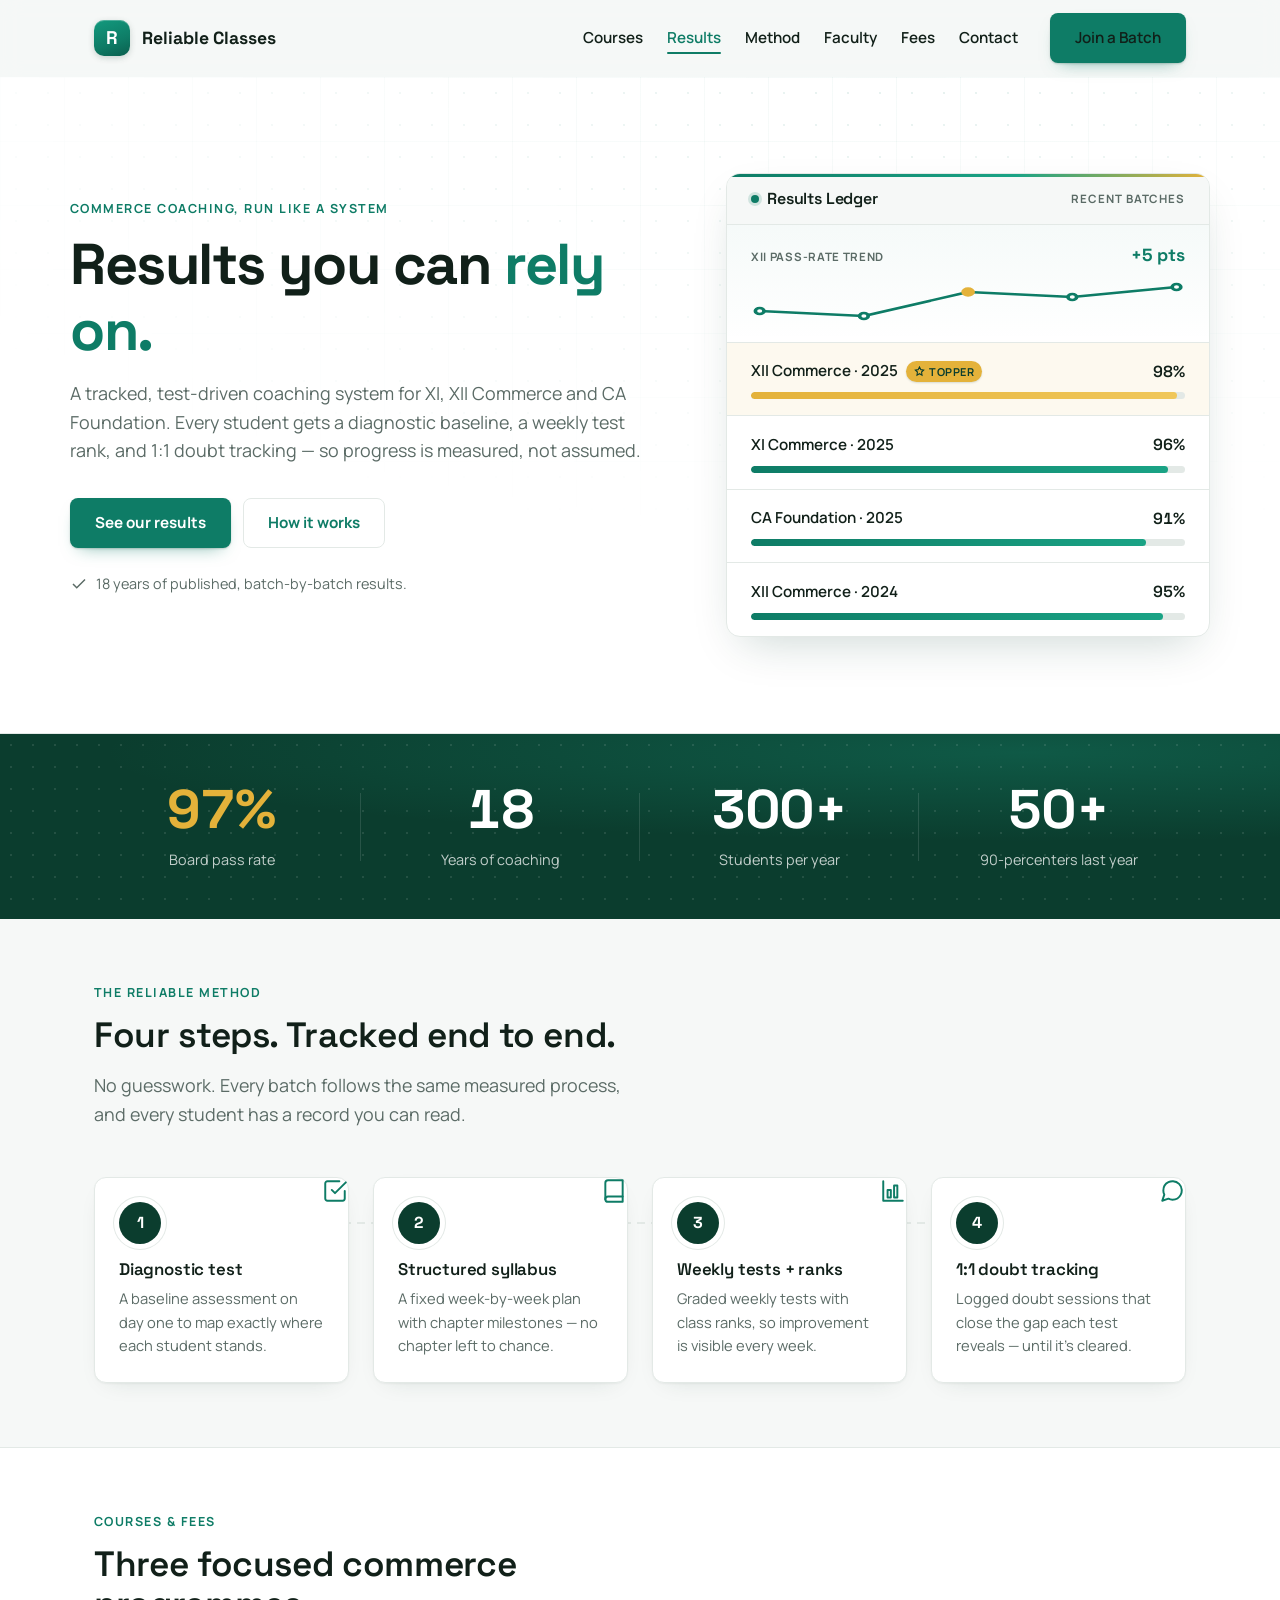
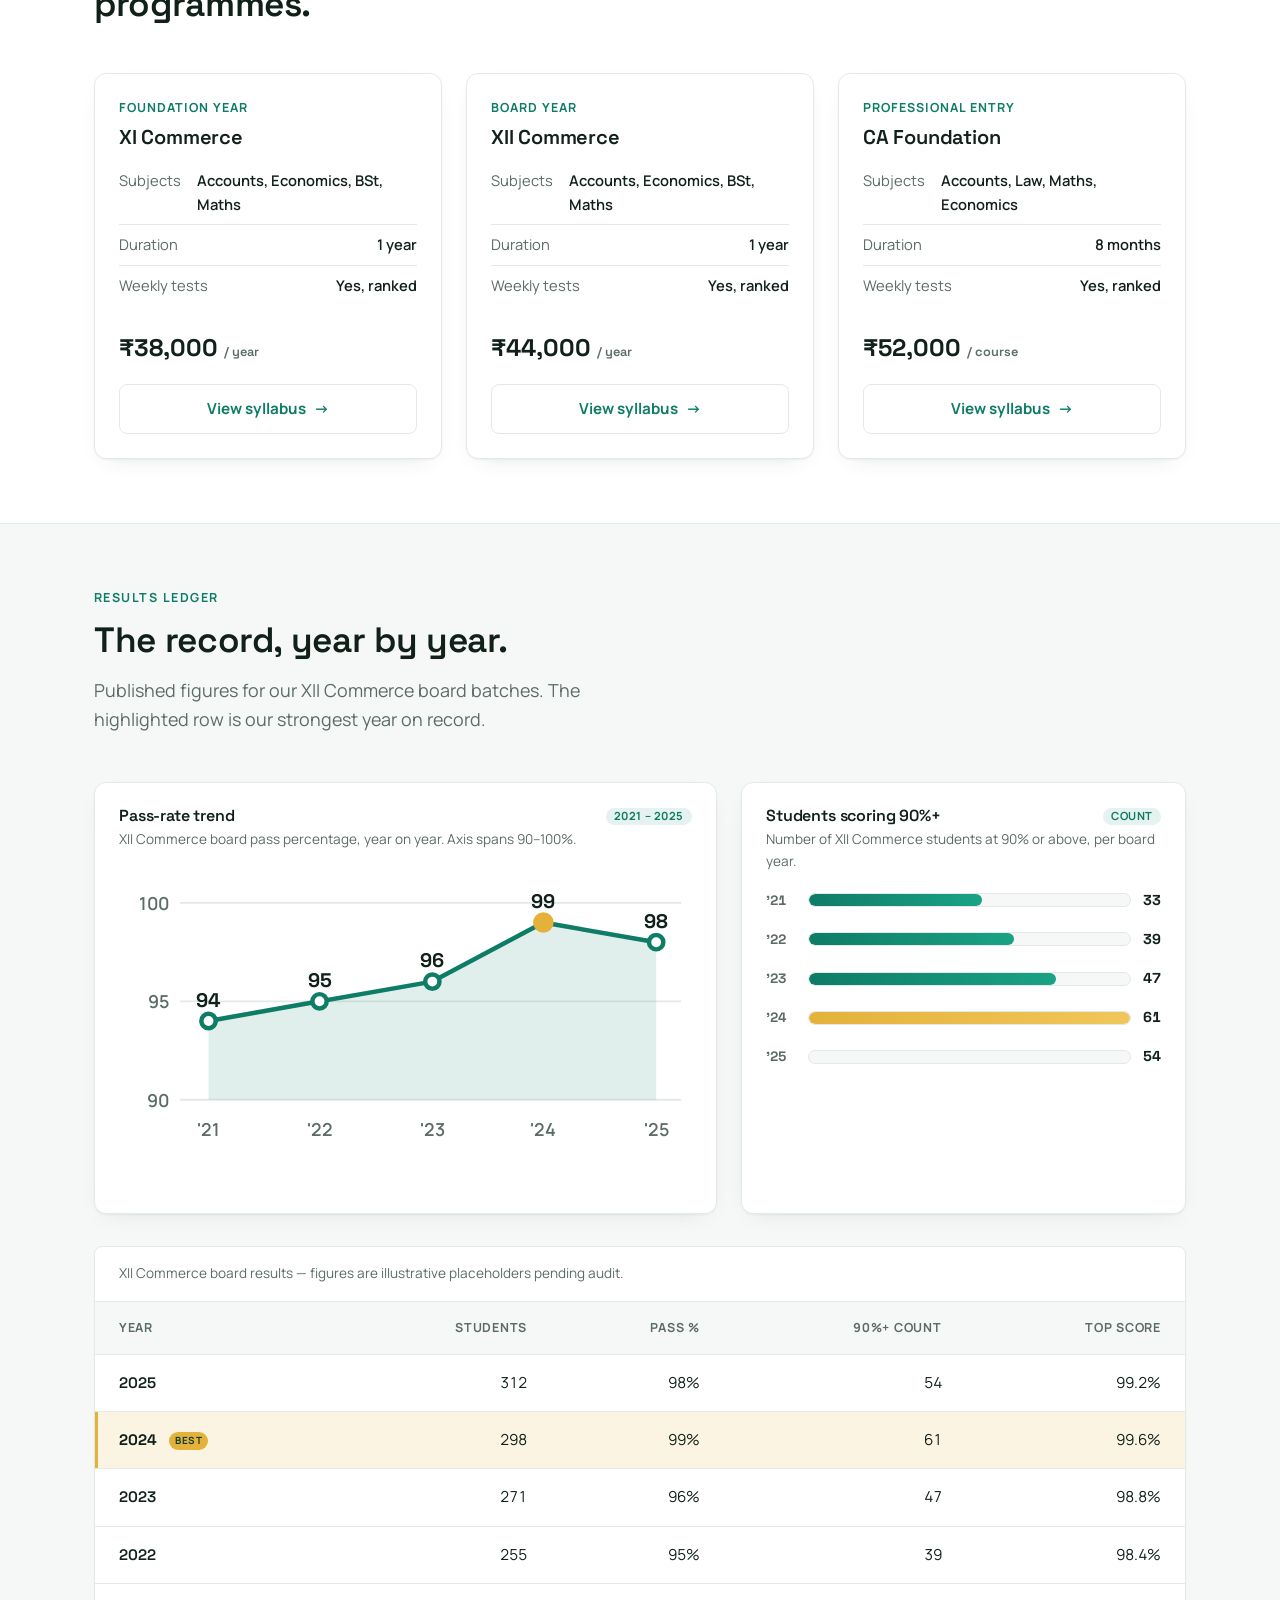
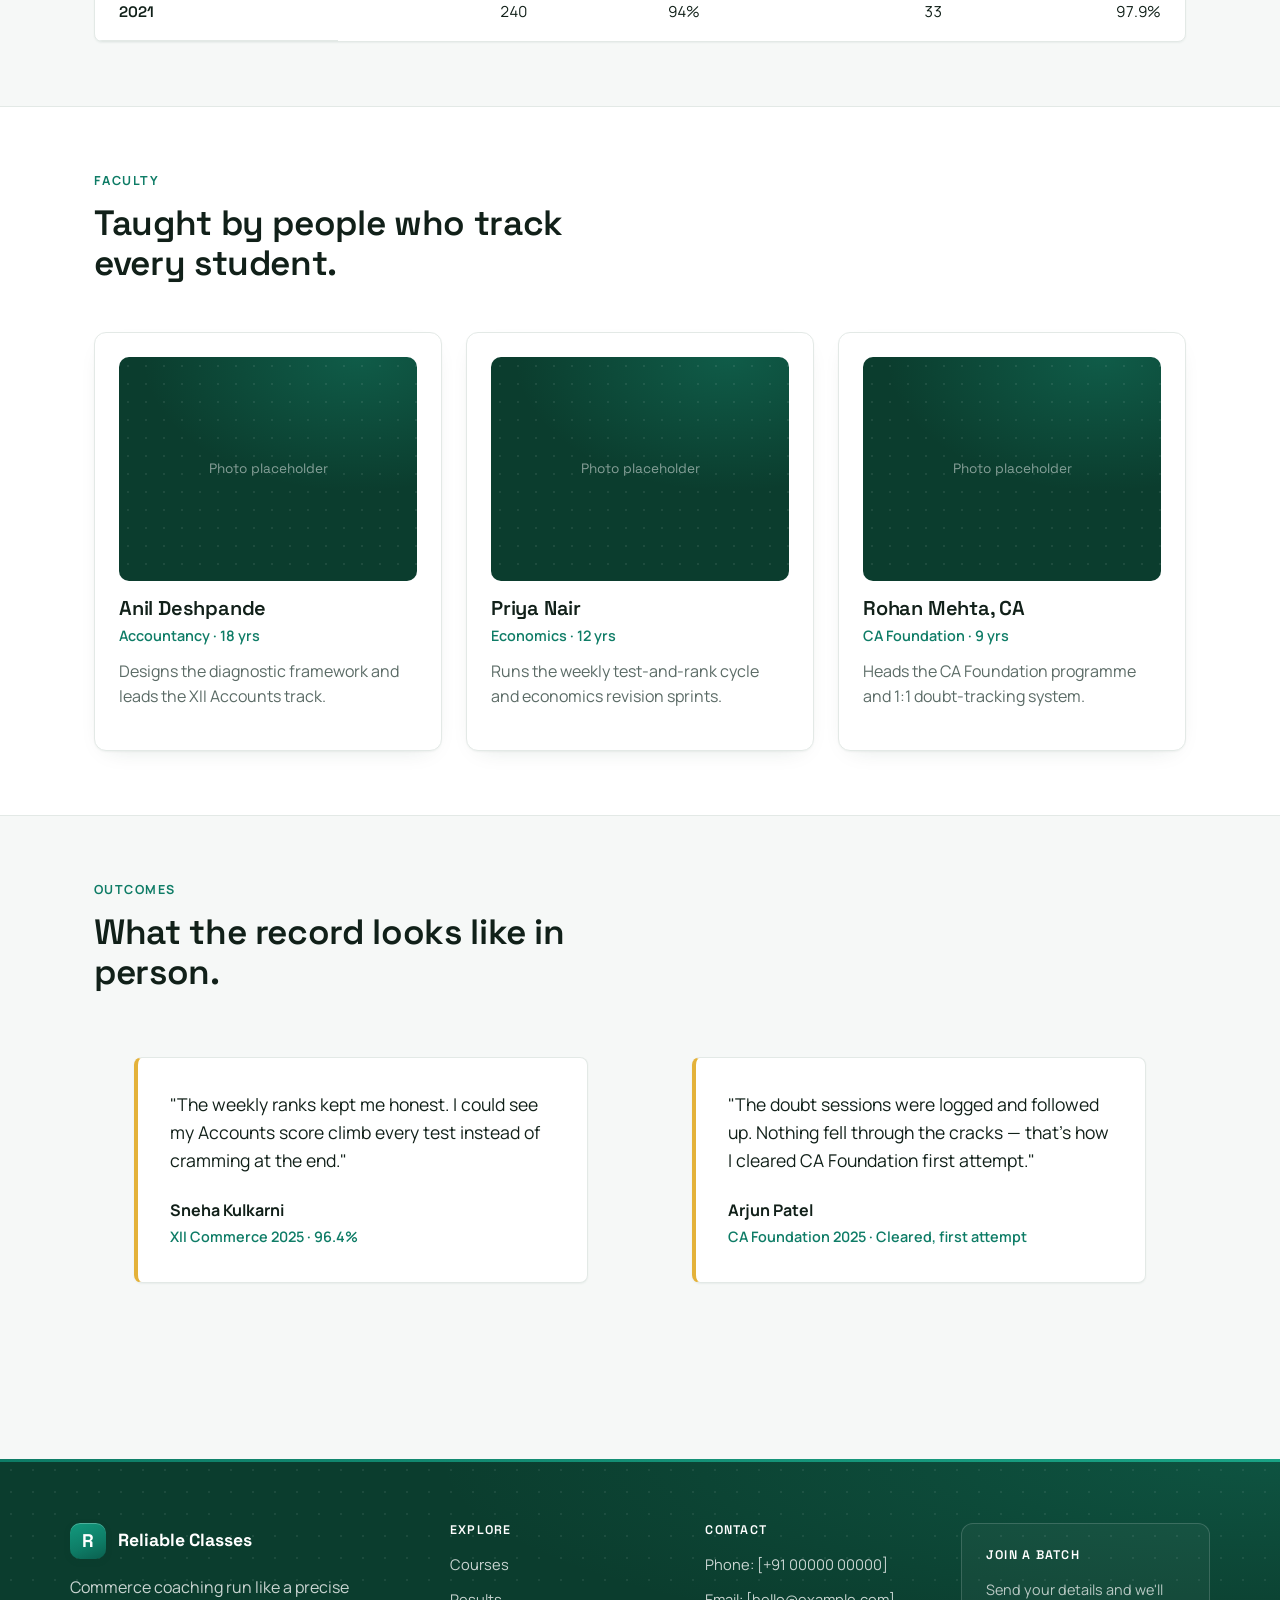
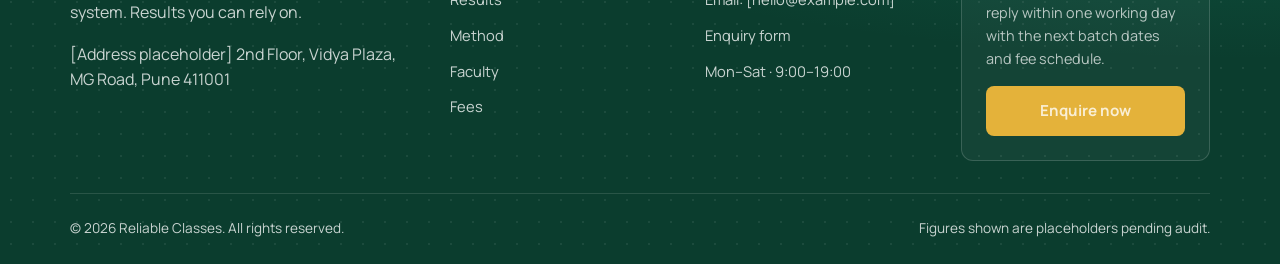
==== reliable-classes/index.html @ b4c1c0bd "Three commerce coaching websites with distinct designs Co-Authored-By: Claude Opus 4.8 <noreply@anth" ====
<!DOCTYPE html>
<html lang="en">
<head>
  <meta charset="UTF-8">
  <meta name="viewport" content="width=device-width, initial-scale=1.0">
  <title>Reliable Classes — Results you can rely on. Commerce coaching, tracked.</title>
  <meta name="description" content="Reliable Classes is a results-driven commerce coaching institute. A tracked, test-driven system for XI, XII Commerce and CA Foundation. 97% board pass rate over 18 years.">
  <meta name="theme-color" content="#0B3D2E">
  <link rel="icon" type="image/svg+xml" href="data:image/svg+xml,%3Csvg%20xmlns='http://www.w3.org/2000/svg'%20viewBox='0%200%2032%2032'%3E%3Crect%20width='32'%20height='32'%20rx='8'%20fill='%230E7C66'/%3E%3Ctext%20x='16'%20y='23'%20font-family='Space%20Grotesk,system-ui,sans-serif'%20font-size='21'%20font-weight='700'%20fill='%23fff'%20text-anchor='middle'%3ER%3C/text%3E%3C/svg%3E">
  <link rel="preconnect" href="https://fonts.googleapis.com">
  <link rel="preconnect" href="https://fonts.gstatic.com" crossorigin>
  <link href="https://fonts.googleapis.com/css2?family=Manrope:wght@400;600;700&family=Space+Grotesk:wght@500;600;700&display=swap" rel="stylesheet">
  <link rel="stylesheet" href="css/styles.css">
  <script src="js/main.js" defer></script>
</head>
<body>
  <a class="skip-link" href="#main">Skip to content</a>

  <!-- NAV -->
  <header class="nav">
    <div class="container nav__inner">
      <a class="brand" href="index.html" aria-label="Reliable Classes home">
        <span class="brand__logo" aria-hidden="true">R</span>
        Reliable Classes
      </a>
      <button class="nav__toggle" aria-expanded="false" aria-controls="primary-nav" aria-label="Toggle navigation menu">
        <svg width="22" height="22" viewBox="0 0 24 24" fill="none" stroke="currentColor" stroke-width="2" aria-hidden="true"><line x1="3" y1="6" x2="21" y2="6"/><line x1="3" y1="12" x2="21" y2="12"/><line x1="3" y1="18" x2="21" y2="18"/></svg>
      </button>
      <ul class="nav__links" id="primary-nav">
        <li><a href="courses.html">Courses</a></li>
        <li><a href="#results">Results</a></li>
        <li><a href="#method">Method</a></li>
        <li><a href="#faculty">Faculty</a></li>
        <li><a href="#fees">Fees</a></li>
        <li><a href="contact.html">Contact</a></li>
        <li class="nav__cta"><a class="btn btn--primary" href="contact.html">Join a Batch</a></li>
      </ul>
    </div>
  </header>

  <main id="main">
    <!-- HERO -->
    <section class="hero">
      <div class="container hero__grid">
        <div>
          <p class="eyebrow">Commerce coaching, run like a system</p>
          <h1>Results you can <span class="accent">rely on.</span></h1>
          <p class="lead">A tracked, test-driven coaching system for XI, XII Commerce and CA Foundation. Every student gets a diagnostic baseline, a weekly test rank, and 1:1 doubt tracking — so progress is measured, not assumed.</p>
          <div class="hero__cta">
            <a class="btn btn--primary" href="#results">See our results</a>
            <a class="btn btn--ghost" href="#method">How it works</a>
          </div>
          <p class="hero__note">
            <svg width="18" height="18" viewBox="0 0 24 24" fill="none" stroke="currentColor" stroke-width="2" aria-hidden="true"><path d="M20 6L9 17l-5-5"/></svg>
            18 years of published, batch-by-batch results.
          </p>
        </div>

        <!-- RESULTS LEDGER CARD -->
        <section class="ledger-card" aria-label="Recent batch results dashboard">
          <div class="ledger-card__head">
            <h3><span class="dot" aria-hidden="true"></span> Results Ledger</h3>
            <span>Recent batches</span>
          </div>

          <!-- Sparkline: XII Commerce pass-rate trend, last 5 boards -->
          <div class="ledger-card__spark">
            <div class="spark-label">
              <span>XII pass-rate trend</span>
              <strong>+5 pts</strong>
            </div>
            <svg viewBox="0 0 300 56" preserveAspectRatio="none" role="img" aria-label="Pass rate rose from 94% in 2021 to 98% in 2025">
              <!-- normalised so 90%=baseline (y=52), 100%=top (y=4) -->
              <polyline fill="none" stroke="#0E7C66" stroke-width="2.5" stroke-linecap="round" stroke-linejoin="round"
                points="6,33 78,38 150,14 222,19 294,9"/>
              <circle cx="6"   cy="33" r="3" fill="#fff" stroke="#0E7C66" stroke-width="2.5"/>
              <circle cx="78"  cy="38" r="3" fill="#fff" stroke="#0E7C66" stroke-width="2.5"/>
              <circle cx="150" cy="14" r="3.5" fill="#E4B23A" stroke="#E4B23A" stroke-width="2.5"/>
              <circle cx="222" cy="19" r="3" fill="#fff" stroke="#0E7C66" stroke-width="2.5"/>
              <circle cx="294" cy="9"  r="3" fill="#fff" stroke="#0E7C66" stroke-width="2.5"/>
            </svg>
          </div>

          <div class="ledger-row is-topper">
            <span class="ledger-row__name">XII Commerce · 2025
              <span class="badge badge--topper">
                <svg viewBox="0 0 24 24" fill="none" stroke="currentColor" stroke-width="2.4" aria-hidden="true"><path d="M12 2l3 6 6 .9-4.5 4.3L17.5 20 12 16.8 6.5 20l1-6.8L3 8.9 9 8z"/></svg>
                Topper
              </span>
            </span>
            <span class="ledger-row__pct">98%</span>
            <span class="ledger-bar"><span data-bar="98"></span></span>
          </div>
          <div class="ledger-row">
            <span class="ledger-row__name">XI Commerce · 2025</span>
            <span class="ledger-row__pct">96%</span>
            <span class="ledger-bar"><span data-bar="96"></span></span>
          </div>
          <div class="ledger-row">
            <span class="ledger-row__name">CA Foundation · 2025</span>
            <span class="ledger-row__pct">91%</span>
            <span class="ledger-bar"><span data-bar="91"></span></span>
          </div>
          <div class="ledger-row">
            <span class="ledger-row__name">XII Commerce · 2024</span>
            <span class="ledger-row__pct">95%</span>
            <span class="ledger-bar"><span data-bar="95"></span></span>
          </div>
        </section>
      </div>
    </section>

    <!-- STAT BAND -->
    <section class="statband section--tight" aria-label="Key numbers">
      <div class="container">
        <div class="statband__grid">
          <div class="stat">
            <div class="stat__num"><em data-countup="97" data-suffix="%">97%</em></div>
            <div class="stat__label">Board pass rate</div>
          </div>
          <div class="stat">
            <div class="stat__num" data-countup="18">18</div>
            <div class="stat__label">Years of coaching</div>
          </div>
          <div class="stat">
            <div class="stat__num" data-countup="300" data-suffix="+">300+</div>
            <div class="stat__label">Students per year</div>
          </div>
          <div class="stat">
            <div class="stat__num" data-countup="50" data-suffix="+">50+</div>
            <div class="stat__label">90-percenters last year</div>
          </div>
        </div>
      </div>
    </section>

    <!-- METHOD -->
    <section class="section" id="method">
      <div class="container">
        <div class="section-head">
          <p class="eyebrow">The Reliable Method</p>
          <h2>Four steps. Tracked end to end.</h2>
          <p class="lead">No guesswork. Every batch follows the same measured process, and every student has a record you can read.</p>
        </div>
        <ol class="stepper" aria-label="The Reliable Method steps">
          <li class="step">
            <div class="step__num" aria-hidden="true">1</div>
            <span class="step__icon" aria-hidden="true">
              <svg viewBox="0 0 24 24" fill="none" stroke="currentColor" stroke-width="1.8" stroke-linecap="round" stroke-linejoin="round"><path d="M9 11l3 3L22 4"/><path d="M21 12v7a2 2 0 0 1-2 2H5a2 2 0 0 1-2-2V5a2 2 0 0 1 2-2h11"/></svg>
            </span>
            <h3>Diagnostic test</h3>
            <p>A baseline assessment on day one to map exactly where each student stands.</p>
          </li>
          <li class="step">
            <div class="step__num" aria-hidden="true">2</div>
            <span class="step__icon" aria-hidden="true">
              <svg viewBox="0 0 24 24" fill="none" stroke="currentColor" stroke-width="1.8" stroke-linecap="round" stroke-linejoin="round"><path d="M4 19.5A2.5 2.5 0 0 1 6.5 17H20"/><path d="M6.5 2H20v20H6.5A2.5 2.5 0 0 1 4 19.5v-15A2.5 2.5 0 0 1 6.5 2z"/></svg>
            </span>
            <h3>Structured syllabus</h3>
            <p>A fixed week-by-week plan with chapter milestones — no chapter left to chance.</p>
          </li>
          <li class="step">
            <div class="step__num" aria-hidden="true">3</div>
            <span class="step__icon" aria-hidden="true">
              <svg viewBox="0 0 24 24" fill="none" stroke="currentColor" stroke-width="1.8" stroke-linecap="round" stroke-linejoin="round"><path d="M3 3v18h18"/><rect x="7" y="11" width="3" height="7"/><rect x="13" y="7" width="3" height="11"/></svg>
            </span>
            <h3>Weekly tests + ranks</h3>
            <p>Graded weekly tests with class ranks, so improvement is visible every week.</p>
          </li>
          <li class="step">
            <div class="step__num" aria-hidden="true">4</div>
            <span class="step__icon" aria-hidden="true">
              <svg viewBox="0 0 24 24" fill="none" stroke="currentColor" stroke-width="1.8" stroke-linecap="round" stroke-linejoin="round"><path d="M21 11.5a8.38 8.38 0 0 1-.9 3.8 8.5 8.5 0 0 1-7.6 4.7 8.38 8.38 0 0 1-3.8-.9L3 21l1.9-5.7a8.38 8.38 0 0 1-.9-3.8 8.5 8.5 0 0 1 4.7-7.6 8.38 8.38 0 0 1 3.8-.9h.5a8.48 8.48 0 0 1 8 8v.5z"/></svg>
            </span>
            <h3>1:1 doubt tracking</h3>
            <p>Logged doubt sessions that close the gap each test reveals — until it's cleared.</p>
          </li>
        </ol>
      </div>
    </section>

    <!-- COURSES -->
    <section class="section section--alt" id="fees">
      <div class="container">
        <div class="section-head">
          <p class="eyebrow">Courses &amp; fees</p>
          <h2>Three focused commerce programmes.</h2>
        </div>
        <div class="grid grid-3">
          <article class="card">
            <span class="card__tag">Foundation year</span>
            <h3>XI Commerce</h3>
            <ul class="card__meta">
              <li><span>Subjects</span><span>Accounts, Economics, BSt, Maths</span></li>
              <li><span>Duration</span><span>1 year</span></li>
              <li><span>Weekly tests</span><span>Yes, ranked</span></li>
            </ul>
            <div class="card__foot">
              <p class="fee">₹38,000 <small>/ year</small></p>
              <a class="btn btn--ghost btn--block" href="courses.html#xi">View syllabus <span class="arrow" aria-hidden="true">→</span></a>
            </div>
          </article>

          <article class="card">
            <span class="card__tag">Board year</span>
            <h3>XII Commerce</h3>
            <ul class="card__meta">
              <li><span>Subjects</span><span>Accounts, Economics, BSt, Maths</span></li>
              <li><span>Duration</span><span>1 year</span></li>
              <li><span>Weekly tests</span><span>Yes, ranked</span></li>
            </ul>
            <div class="card__foot">
              <p class="fee">₹44,000 <small>/ year</small></p>
              <a class="btn btn--ghost btn--block" href="courses.html#xii">View syllabus <span class="arrow" aria-hidden="true">→</span></a>
            </div>
          </article>

          <article class="card">
            <span class="card__tag">Professional entry</span>
            <h3>CA Foundation</h3>
            <ul class="card__meta">
              <li><span>Subjects</span><span>Accounts, Law, Maths, Economics</span></li>
              <li><span>Duration</span><span>8 months</span></li>
              <li><span>Weekly tests</span><span>Yes, ranked</span></li>
            </ul>
            <div class="card__foot">
              <p class="fee">₹52,000 <small>/ course</small></p>
              <a class="btn btn--ghost btn--block" href="courses.html#ca">View syllabus <span class="arrow" aria-hidden="true">→</span></a>
            </div>
          </article>
        </div>
      </div>
    </section>

    <!-- RESULTS LEDGER TABLE -->
    <section class="section" id="results">
      <div class="container">
        <div class="section-head">
          <p class="eyebrow">Results ledger</p>
          <h2>The record, year by year.</h2>
          <p class="lead">Published figures for our XII Commerce board batches. The highlighted row is our strongest year on record.</p>
        </div>

        <!-- DATA VISUALS -->
        <div class="results-charts">
          <!-- Pass-rate trend: line + area, animated draw on view -->
          <div class="chart-card">
            <h3>Pass-rate trend <span class="pill">2021 – 2025</span></h3>
            <p class="chart-sub">XII Commerce board pass percentage, year on year. Axis spans 90–100%.</p>
            <svg class="trend-chart" viewBox="0 0 320 180" role="img"
                 aria-label="Line chart of XII Commerce pass rate: 94% in 2021, 95% in 2022, 96% in 2023, 99% in 2024, 98% in 2025.">
              <!-- gridlines (90/95/100 reference) -->
              <line class="grid-line" x1="34" y1="20"  x2="314" y2="20"/>
              <line class="grid-line" x1="34" y1="75"  x2="314" y2="75"/>
              <line class="grid-line" x1="34" y1="130" x2="314" y2="130"/>
              <!-- y labels -->
              <text class="axis-label" x="28" y="24"  text-anchor="end">100</text>
              <text class="axis-label" x="28" y="79"  text-anchor="end">95</text>
              <text class="axis-label" x="28" y="134" text-anchor="end">90</text>
              <!-- data: x evenly spaced 50..300; y = 130 - (pct-90)*11 -->
              <!-- 94->86, 95->75, 96->64, 99->31, 98->42 -->
              <path class="area animate" d="M50,86 L112,75 L175,64 L237,31 L300,42 L300,130 L50,130 Z"/>
              <path class="line animate" d="M50,86 L112,75 L175,64 L237,31 L300,42"/>
              <circle class="dot" cx="50"  cy="86" r="4"/>
              <circle class="dot" cx="112" cy="75" r="4"/>
              <circle class="dot" cx="175" cy="64" r="4"/>
              <circle class="dot dot--best" cx="237" cy="31" r="4.5"/>
              <circle class="dot" cx="300" cy="42" r="4"/>
              <!-- value labels -->
              <text class="val-label" x="50"  y="78"  text-anchor="middle">94</text>
              <text class="val-label" x="112" y="67"  text-anchor="middle">95</text>
              <text class="val-label" x="175" y="56"  text-anchor="middle">96</text>
              <text class="val-label" x="237" y="23"  text-anchor="middle">99</text>
              <text class="val-label" x="300" y="34"  text-anchor="middle">98</text>
              <!-- x labels -->
              <text class="axis-label" x="50"  y="150" text-anchor="middle">'21</text>
              <text class="axis-label" x="112" y="150" text-anchor="middle">'22</text>
              <text class="axis-label" x="175" y="150" text-anchor="middle">'23</text>
              <text class="axis-label" x="237" y="150" text-anchor="middle">'24</text>
              <text class="axis-label" x="300" y="150" text-anchor="middle">'25</text>
            </svg>
          </div>

          <!-- 90%+ count: animated horizontal bars -->
          <div class="chart-card">
            <h3>Students scoring 90%+ <span class="pill">count</span></h3>
            <p class="chart-sub">Number of XII Commerce students at 90% or above, per board year.</p>
            <ul class="hbars" aria-label="Students scoring 90 percent or above by year">
              <li><span class="yr">'21</span><span class="track"><span class="fill" data-bar="54"></span></span><span class="count">33</span></li>
              <li><span class="yr">'22</span><span class="track"><span class="fill" data-bar="64"></span></span><span class="count">39</span></li>
              <li><span class="yr">'23</span><span class="track"><span class="fill" data-bar="77"></span></span><span class="count">47</span></li>
              <li class="is-best"><span class="yr">'24</span><span class="track"><span class="fill" data-bar="100"></span></span><span class="count">61</span></li>
              <li><span class="yr">'25</span><span class="track"><span class="fill" data-bar="89"></span></span><span class="count">54</span></li>
            </ul>
          </div>
        </div>

        <div class="table-wrap">
          <table class="ledger">
            <caption>XII Commerce board results — figures are illustrative placeholders pending audit.</caption>
            <thead>
              <tr>
                <th scope="col">Year</th>
                <th scope="col" class="num">Students</th>
                <th scope="col" class="num">Pass %</th>
                <th scope="col" class="num">90%+ count</th>
                <th scope="col" class="num">Top score</th>
              </tr>
            </thead>
            <tbody>
              <tr>
                <th scope="row">2025</th>
                <td class="num">312</td>
                <td class="num">98%</td>
                <td class="num">54</td>
                <td class="num">99.2%</td>
              </tr>
              <tr class="is-best">
                <th scope="row">2024 <span class="best-tag">Best</span></th>
                <td class="num">298</td>
                <td class="num">99%</td>
                <td class="num">61</td>
                <td class="num">99.6%</td>
              </tr>
              <tr>
                <th scope="row">2023</th>
                <td class="num">271</td>
                <td class="num">96%</td>
                <td class="num">47</td>
                <td class="num">98.8%</td>
              </tr>
              <tr>
                <th scope="row">2022</th>
                <td class="num">255</td>
                <td class="num">95%</td>
                <td class="num">39</td>
                <td class="num">98.4%</td>
              </tr>
              <tr>
                <th scope="row">2021</th>
                <td class="num">240</td>
                <td class="num">94%</td>
                <td class="num">33</td>
                <td class="num">97.9%</td>
              </tr>
            </tbody>
          </table>
        </div>
      </div>
    </section>

    <!-- FACULTY -->
    <section class="section section--alt" id="faculty">
      <div class="container">
        <div class="section-head">
          <p class="eyebrow">Faculty</p>
          <h2>Taught by people who track every student.</h2>
        </div>
        <div class="grid grid-3">
          <article class="card faculty">
            <div class="faculty__photo" role="img" aria-label="Portrait placeholder of Anil Deshpande">Photo placeholder</div>
            <h3>Anil Deshpande</h3>
            <p class="faculty__role">Accountancy · 18 yrs</p>
            <p class="muted">Designs the diagnostic framework and leads the XII Accounts track.</p>
          </article>
          <article class="card faculty">
            <div class="faculty__photo" role="img" aria-label="Portrait placeholder of Priya Nair">Photo placeholder</div>
            <h3>Priya Nair</h3>
            <p class="faculty__role">Economics · 12 yrs</p>
            <p class="muted">Runs the weekly test-and-rank cycle and economics revision sprints.</p>
          </article>
          <article class="card faculty">
            <div class="faculty__photo" role="img" aria-label="Portrait placeholder of Rohan Mehta">Photo placeholder</div>
            <h3>Rohan Mehta, CA</h3>
            <p class="faculty__role">CA Foundation · 9 yrs</p>
            <p class="muted">Heads the CA Foundation programme and 1:1 doubt-tracking system.</p>
          </article>
        </div>
      </div>
    </section>

    <!-- TESTIMONIALS -->
    <section class="section">
      <div class="container">
        <div class="section-head">
          <p class="eyebrow">Outcomes</p>
          <h2>What the record looks like in person.</h2>
        </div>
        <div class="grid grid-2">
          <figure class="quote">
            <blockquote>"The weekly ranks kept me honest. I could see my Accounts score climb every test instead of cramming at the end."</blockquote>
            <figcaption>
              <span class="quote__who">Sneha Kulkarni</span><br>
              <span class="quote__outcome">XII Commerce 2025 · 96.4%</span>
            </figcaption>
          </figure>
          <figure class="quote">
            <blockquote>"The doubt sessions were logged and followed up. Nothing fell through the cracks — that's how I cleared CA Foundation first attempt."</blockquote>
            <figcaption>
              <span class="quote__who">Arjun Patel</span><br>
              <span class="quote__outcome">CA Foundation 2025 · Cleared, first attempt</span>
            </figcaption>
          </figure>
        </div>
      </div>
    </section>
  </main>

  <!-- FOOTER -->
  <footer class="footer">
    <div class="container footer__grid">
      <div>
        <a class="brand" href="index.html">
          <span class="brand__logo" aria-hidden="true">R</span>
          Reliable Classes
        </a>
        <p style="margin-top:16px;">Commerce coaching run like a precise system. Results you can rely on.</p>
        <address style="font-style:normal;">
          [Address placeholder] 2nd Floor, Vidya Plaza,<br>
          MG Road, Pune 411001
        </address>
      </div>
      <div>
        <h4>Explore</h4>
        <ul class="footer__links">
          <li><a href="courses.html">Courses</a></li>
          <li><a href="index.html#results">Results</a></li>
          <li><a href="index.html#method">Method</a></li>
          <li><a href="index.html#faculty">Faculty</a></li>
          <li><a href="index.html#fees">Fees</a></li>
        </ul>
      </div>
      <div>
        <h4>Contact</h4>
        <ul>
          <li>Phone: <a href="tel:+910000000000">[+91 00000 00000]</a></li>
          <li>Email: <a href="mailto:hello@example.com">[hello@example.com]</a></li>
          <li><a href="contact.html">Enquiry form</a></li>
          <li>Mon–Sat · 9:00–19:00</li>
        </ul>
      </div>
      <div class="footer__cta">
        <h4>Join a batch</h4>
        <p>Send your details and we'll reply within one working day with the next batch dates and fee schedule.</p>
        <a class="btn btn--light" href="contact.html">Enquire now</a>
      </div>
    </div>
    <div class="container footer__bar">
      <span>© 2026 Reliable Classes. All rights reserved.</span>
      <span>Figures shown are placeholders pending audit.</span>
    </div>
  </footer>
</body>
</html>
---- reliable-classes/css/styles.css ----
/* =============================================================
   RELIABLE CLASSES — Shared Stylesheet
   Commerce coaching institute. Data-forward, dependable, modern.
   -------------------------------------------------------------
   Contents:
   1. Design tokens (:root variables)
   2. Reset & base
   3. Typography
   4. Layout helpers (container, sections, grid)
   5. Navigation (sticky + mobile collapse)
   6. Buttons & links
   7. Hero + Results Ledger card
   8. Stat band (forest, dotted-grid texture)
   9. Method stepper
   10. Cards (courses, faculty, testimonials)
   11. Results ledger table
   12. Forms (contact)
   13. Footer
   14. Course detail / FAQ
   15. Responsive (mobile-first breakpoints)
   ============================================================= */

/* 1. DESIGN TOKENS ------------------------------------------- */
:root {
  /* Palette */
  --emerald: #0E7C66;
  --emerald-dark: #0a5f4e;
  --forest: #0B3D2E;
  --amber: #E4B23A;
  --page: #F6F8F7;
  --white: #FFFFFF;
  --border: #E3E9E6;
  --slate: #5B6B66;
  --ink: #112019;

  /* Typography */
  --font-head: "Space Grotesk", system-ui, sans-serif;
  --font-body: "Manrope", system-ui, sans-serif;

  /* Spacing scale (4px base) */
  --sp-1: 4px;
  --sp-2: 8px;
  --sp-3: 12px;
  --sp-4: 16px;
  --sp-5: 24px;
  --sp-6: 32px;
  --sp-7: 48px;
  --sp-8: 64px;
  --sp-9: 96px;

  /* Shape */
  --radius: 8px;
  --radius-sm: 6px;
  --radius-pill: 999px;

  /* Shadows */
  --shadow-sm: 0 1px 2px rgba(11, 61, 46, 0.06);
  --shadow-md: 0 4px 16px rgba(11, 61, 46, 0.08);
  --shadow-lg: 0 18px 44px -16px rgba(11, 61, 46, 0.22);
  --shadow-card: 0 1px 2px rgba(11, 61, 46, 0.05), 0 8px 24px -14px rgba(11, 61, 46, 0.18);

  /* Layout */
  --maxw: 1140px;
  --nav-h: 76px;
  --nav-h-condensed: 60px;

  /* Motion */
  --ease: cubic-bezier(0.22, 0.61, 0.36, 1);
}

/* 2. RESET & BASE -------------------------------------------- */
*,
*::before,
*::after {
  box-sizing: border-box;
}

html {
  scroll-behavior: smooth;
  scroll-padding-top: calc(var(--nav-h) + 12px);
}

body {
  margin: 0;
  font-family: var(--font-body);
  font-size: 16px;
  line-height: 1.6;
  color: var(--ink);
  background: var(--page);
  -webkit-font-smoothing: antialiased;
}

img {
  max-width: 100%;
  display: block;
}

a {
  color: var(--emerald);
  text-decoration: none;
}

a:hover {
  text-decoration: underline;
}

/* Visible focus states for accessibility */
a:focus-visible,
button:focus-visible,
input:focus-visible,
select:focus-visible,
textarea:focus-visible {
  outline: 3px solid var(--amber);
  outline-offset: 2px;
}

/* Skip link */
.skip-link {
  position: absolute;
  left: -999px;
  top: 0;
  background: var(--forest);
  color: var(--white);
  padding: var(--sp-3) var(--sp-4);
  z-index: 200;
  border-radius: 0 0 var(--radius) 0;
}
.skip-link:focus {
  left: 0;
}

/* 3. TYPOGRAPHY ---------------------------------------------- */
h1, h2, h3, h4 {
  font-family: var(--font-head);
  line-height: 1.15;
  color: var(--ink);
  margin: 0 0 var(--sp-4);
  letter-spacing: -0.01em;
}

h1 { font-size: clamp(2.1rem, 5vw, 3.2rem); font-weight: 700; }
h2 { font-size: clamp(1.6rem, 3.5vw, 2.2rem); font-weight: 600; }
h3 { font-size: 1.25rem; font-weight: 600; }
h4 { font-size: 1.05rem; font-weight: 600; }

p { margin: 0 0 var(--sp-4); }

.eyebrow {
  font-family: var(--font-body);
  font-weight: 700;
  font-size: 0.78rem;
  letter-spacing: 0.12em;
  text-transform: uppercase;
  color: var(--emerald);
  margin: 0 0 var(--sp-3);
}

.lead {
  font-size: 1.12rem;
  color: var(--slate);
  max-width: 60ch;
}

.muted { color: var(--slate); }

/* 4. LAYOUT -------------------------------------------------- */
.container {
  width: 100%;
  max-width: var(--maxw);
  margin: 0 auto;
  padding: 0 var(--sp-5);
}

.section {
  padding: var(--sp-8) 0;
}

.section--tight { padding: var(--sp-7) 0; }

.section-head {
  max-width: 56ch;
  margin-bottom: var(--sp-7);
}

.grid {
  display: grid;
  gap: var(--sp-5);
}
.grid-3 { grid-template-columns: repeat(3, 1fr); }
.grid-2 { grid-template-columns: repeat(2, 1fr); }

/* 5. NAVIGATION ---------------------------------------------- */
.nav {
  position: sticky;
  top: 0;
  z-index: 100;
  background: rgba(246, 248, 247, 0.82);
  backdrop-filter: saturate(140%) blur(10px);
  border-bottom: 1px solid transparent;
  transition: border-color 0.25s var(--ease), box-shadow 0.25s var(--ease), background 0.25s var(--ease);
}
/* Condensed state toggled by JS on scroll */
.nav.is-scrolled {
  border-bottom-color: var(--border);
  box-shadow: 0 6px 20px -14px rgba(11, 61, 46, 0.28);
  background: rgba(246, 248, 247, 0.94);
}

.nav__inner {
  display: flex;
  align-items: center;
  gap: var(--sp-5);
  height: var(--nav-h);
  transition: height 0.25s var(--ease);
}
.nav.is-scrolled .nav__inner { height: var(--nav-h-condensed); }
.nav.is-scrolled .brand__logo {
  width: 30px;
  height: 30px;
  font-size: 1rem;
}

.brand {
  display: inline-flex;
  align-items: center;
  gap: var(--sp-3);
  font-family: var(--font-head);
  font-weight: 700;
  font-size: 1.1rem;
  color: var(--ink);
}
.brand:hover { text-decoration: none; }

.brand__logo {
  width: 36px;
  height: 36px;
  border-radius: 10px;
  background: var(--emerald);
  background-image: linear-gradient(160deg, #129a7e, var(--emerald) 60%, var(--emerald-dark));
  color: var(--white);
  display: grid;
  place-items: center;
  font-weight: 700;
  font-size: 1.15rem;
  flex-shrink: 0;
  box-shadow: inset 0 1px 0 rgba(255, 255, 255, 0.25), 0 2px 6px rgba(11, 61, 46, 0.2);
  transition: width 0.25s var(--ease), height 0.25s var(--ease), font-size 0.25s var(--ease);
}

.nav__links {
  display: flex;
  align-items: center;
  gap: var(--sp-5);
  margin-left: auto;
  list-style: none;
  padding: 0;
}

.nav__links a {
  position: relative;
  color: var(--ink);
  font-weight: 600;
  font-size: 0.95rem;
}
.nav__links a:not(.btn)::after {
  content: "";
  position: absolute;
  left: 0;
  right: 0;
  bottom: -6px;
  height: 2px;
  background: var(--emerald);
  border-radius: 2px;
  transform: scaleX(0);
  transform-origin: left;
  transition: transform 0.22s var(--ease);
}
.nav__links a:not(.btn):hover { color: var(--emerald); text-decoration: none; }
.nav__links a:not(.btn):hover::after,
.nav__links a.is-active:not(.btn)::after { transform: scaleX(1); }
.nav__links a.is-active:not(.btn) { color: var(--emerald); }

.nav__cta { margin-left: var(--sp-2); }

/* Mobile toggle */
.nav__toggle {
  display: none;
  margin-left: auto;
  background: var(--white);
  border: 1px solid var(--border);
  border-radius: var(--radius-sm);
  width: 44px;
  height: 44px;
  cursor: pointer;
  color: var(--ink);
  align-items: center;
  justify-content: center;
}

/* 6. BUTTONS ------------------------------------------------- */
.btn {
  display: inline-flex;
  align-items: center;
  justify-content: center;
  gap: var(--sp-2);
  font-family: var(--font-body);
  font-weight: 700;
  font-size: 0.95rem;
  padding: var(--sp-3) var(--sp-5);
  border-radius: var(--radius);
  border: 1px solid transparent;
  cursor: pointer;
  transition: background 0.18s var(--ease), color 0.18s var(--ease), border-color 0.18s var(--ease), transform 0.18s var(--ease), box-shadow 0.18s var(--ease);
  text-align: center;
  will-change: transform;
}
.btn:hover { text-decoration: none; }
.btn:active { transform: translateY(0); }

.btn--primary {
  background: var(--emerald);
  color: var(--white);
  box-shadow: 0 1px 2px rgba(11, 61, 46, 0.2), 0 8px 18px -10px rgba(14, 124, 102, 0.6);
}
.btn--primary:hover {
  background: var(--emerald-dark);
  color: var(--white);
  transform: translateY(-2px);
  box-shadow: 0 2px 4px rgba(11, 61, 46, 0.22), 0 14px 26px -10px rgba(14, 124, 102, 0.65);
}

.btn--ghost {
  background: var(--white);
  color: var(--emerald);
  border-color: var(--border);
}
.btn--ghost:hover { border-color: var(--emerald); color: var(--emerald-dark); transform: translateY(-2px); box-shadow: var(--shadow-md); }

.btn--block { width: 100%; }

.btn--light {
  background: var(--amber);
  color: var(--forest);
}
.btn--light:hover { background: #d6a52e; color: var(--forest); }

/* 7. HERO + LEDGER CARD -------------------------------------- */
.hero {
  position: relative;
  background: var(--white);
  border-bottom: 1px solid var(--border);
  overflow: hidden;
}
/* Restrained emerald blueprint / dotted-grid texture behind hero */
.hero::before {
  content: "";
  position: absolute;
  inset: 0;
  background-image:
    linear-gradient(rgba(14, 124, 102, 0.045) 1px, transparent 1px),
    linear-gradient(90deg, rgba(14, 124, 102, 0.045) 1px, transparent 1px),
    radial-gradient(rgba(14, 124, 102, 0.10) 1.2px, transparent 1.2px);
  background-size: 64px 64px, 64px 64px, 32px 32px;
  background-position: 0 0, 0 0, 0 0;
  -webkit-mask-image: radial-gradient(120% 100% at 70% 0%, #000 0%, transparent 72%);
          mask-image: radial-gradient(120% 100% at 70% 0%, #000 0%, transparent 72%);
  pointer-events: none;
}
.hero .container { position: relative; z-index: 1; }

.hero__grid {
  display: grid;
  grid-template-columns: 1.1fr 0.9fr;
  gap: var(--sp-8);
  align-items: center;
  padding: var(--sp-9) 0;
}

.hero h1 {
  font-size: clamp(2.4rem, 5.6vw, 3.6rem);
  letter-spacing: -0.025em;
}
.hero h1 .accent { color: var(--emerald); }

.hero__cta {
  display: flex;
  flex-wrap: wrap;
  gap: var(--sp-3);
  margin-top: var(--sp-6);
}

.hero__note {
  margin-top: var(--sp-5);
  font-size: 0.9rem;
  color: var(--slate);
  display: flex;
  align-items: center;
  gap: var(--sp-2);
}

/* Ledger card */
.ledger-card {
  position: relative;
  background: var(--white);
  border: 1px solid var(--border);
  border-radius: 14px;
  box-shadow: var(--shadow-lg);
  overflow: hidden;
}
.ledger-card::before {
  content: "";
  position: absolute;
  inset: 0 0 auto 0;
  height: 3px;
  background: linear-gradient(90deg, var(--emerald), #1aa385 60%, var(--amber));
}

.ledger-card__head {
  display: flex;
  align-items: center;
  justify-content: space-between;
  padding: var(--sp-4) var(--sp-5);
  border-bottom: 1px solid var(--border);
  background: var(--page);
}
.ledger-card__head h3 {
  margin: 0;
  font-size: 1rem;
  display: inline-flex;
  align-items: center;
  gap: var(--sp-2);
}
.ledger-card__head h3 .dot {
  width: 8px; height: 8px; border-radius: 50%;
  background: var(--emerald);
  box-shadow: 0 0 0 3px rgba(14, 124, 102, 0.16);
}
.ledger-card__head span {
  font-size: 0.72rem;
  font-weight: 700;
  letter-spacing: 0.08em;
  text-transform: uppercase;
  color: var(--slate);
}

/* Sparkline / trend strip inside the card */
.ledger-card__spark {
  padding: var(--sp-4) var(--sp-5) var(--sp-2);
  border-bottom: 1px solid var(--border);
  background: linear-gradient(180deg, rgba(14, 124, 102, 0.04), transparent);
}
.ledger-card__spark .spark-label {
  display: flex;
  justify-content: space-between;
  align-items: baseline;
  font-size: 0.72rem;
  letter-spacing: 0.06em;
  text-transform: uppercase;
  font-weight: 700;
  color: var(--slate);
  margin-bottom: var(--sp-2);
}
.ledger-card__spark .spark-label strong {
  font-family: var(--font-head);
  font-size: 1.1rem;
  color: var(--emerald);
  letter-spacing: 0;
  text-transform: none;
}
.ledger-card__spark svg { display: block; width: 100%; height: 56px; }

.ledger-row {
  display: grid;
  grid-template-columns: 1fr auto;
  gap: var(--sp-2) var(--sp-4);
  padding: var(--sp-4) var(--sp-5);
  border-bottom: 1px solid var(--border);
  align-items: center;
}
.ledger-row:last-child { border-bottom: 0; }
.ledger-row.is-topper { background: rgba(228, 178, 58, 0.08); }

.ledger-row__name {
  font-weight: 600;
  font-size: 0.95rem;
  display: inline-flex;
  align-items: center;
  flex-wrap: wrap;
  gap: var(--sp-2);
}
.ledger-row__pct {
  font-family: var(--font-head);
  font-weight: 600;
  font-variant-numeric: tabular-nums;
}

.ledger-bar {
  grid-column: 1 / -1;
  height: 7px;
  border-radius: var(--radius-pill);
  background: var(--border);
  overflow: hidden;
}
.ledger-bar > span {
  display: block;
  height: 100%;
  width: 0;
  background: linear-gradient(90deg, var(--emerald), #1aa385);
  border-radius: var(--radius-pill);
  transition: width 1.1s var(--ease);
}
.ledger-row.is-topper .ledger-bar > span {
  background: linear-gradient(90deg, var(--amber), #f0c75a);
}

.badge {
  display: inline-flex;
  align-items: center;
  gap: var(--sp-1);
  font-size: 0.68rem;
  font-weight: 700;
  letter-spacing: 0.05em;
  text-transform: uppercase;
  padding: 2px 8px;
  border-radius: var(--radius-pill);
}
.badge--topper {
  background: var(--amber);
  color: var(--forest);
  box-shadow: 0 1px 2px rgba(11, 61, 46, 0.15);
}
.badge svg { width: 11px; height: 11px; }

/* 8. STAT BAND (forest, dotted grid) ------------------------- */
.statband {
  background-color: var(--forest);
  color: var(--white);
  /* subtle dotted-grid texture */
  background-image:
    radial-gradient(rgba(255, 255, 255, 0.10) 1px, transparent 1px),
    radial-gradient(120% 80% at 80% 10%, rgba(26, 163, 133, 0.28), transparent 60%);
  background-size: 22px 22px, 100% 100%;
}

.statband__grid {
  display: grid;
  grid-template-columns: repeat(4, 1fr);
  gap: var(--sp-5);
  text-align: center;
}
.statband .stat { position: relative; }
.statband .stat:not(:last-child)::after {
  content: "";
  position: absolute;
  top: 12%;
  bottom: 12%;
  right: calc(var(--sp-5) / -2);
  width: 1px;
  background: rgba(255, 255, 255, 0.12);
}

.stat__num {
  font-family: var(--font-head);
  font-weight: 700;
  font-size: clamp(2.4rem, 5vw, 3.4rem);
  line-height: 1;
  color: var(--white);
  font-variant-numeric: tabular-nums;
}
.stat__num em {
  color: var(--amber);
  font-style: normal;
}
.stat__label {
  margin-top: var(--sp-3);
  font-size: 0.9rem;
  color: rgba(255, 255, 255, 0.75);
}

/* 9. METHOD STEPPER ------------------------------------------ */
.stepper {
  position: relative;
  display: grid;
  grid-template-columns: repeat(4, 1fr);
  gap: var(--sp-5);
  counter-reset: step;
  list-style: none;
  padding: 0;
  margin: 0;
}
/* Connecting line that threads through the numbered nodes */
.stepper::before {
  content: "";
  position: absolute;
  top: calc(var(--sp-5) + 21px);
  left: calc(12.5% );
  right: calc(12.5%);
  height: 2px;
  background: repeating-linear-gradient(90deg, var(--border) 0 8px, transparent 8px 14px);
  z-index: 0;
}

.step {
  position: relative;
  z-index: 1;
  background: var(--white);
  border: 1px solid var(--border);
  border-radius: 12px;
  padding: var(--sp-5);
  box-shadow: var(--shadow-card);
  transition: transform 0.2s var(--ease), box-shadow 0.2s var(--ease), border-color 0.2s var(--ease);
}
.step:hover {
  transform: translateY(-4px);
  box-shadow: var(--shadow-lg);
  border-color: rgba(14, 124, 102, 0.35);
}
.step__num {
  counter-increment: step;
  position: relative;
  width: 42px;
  height: 42px;
  border-radius: var(--radius-pill);
  background: var(--forest);
  color: var(--white);
  display: grid;
  place-items: center;
  font-family: var(--font-head);
  font-weight: 700;
  margin-bottom: var(--sp-4);
  box-shadow: 0 0 0 5px var(--white), 0 0 0 6px var(--border);
}
.step__icon {
  position: absolute;
  top: 0;
  right: 0;
  color: var(--emerald);
}
.step__icon svg { width: 26px; height: 26px; }
.step h3 { font-size: 1.05rem; margin-bottom: var(--sp-2); }
.step p { margin: 0; font-size: 0.92rem; color: var(--slate); }

/* 10. CARDS -------------------------------------------------- */
.card {
  position: relative;
  background: var(--white);
  border: 1px solid var(--border);
  border-radius: 12px;
  padding: var(--sp-5);
  box-shadow: var(--shadow-card);
  display: flex;
  flex-direction: column;
  transition: transform 0.2s var(--ease), box-shadow 0.2s var(--ease), border-color 0.2s var(--ease);
}
.card:hover {
  transform: translateY(-5px);
  box-shadow: var(--shadow-lg);
  border-color: rgba(14, 124, 102, 0.3);
}

/* arrow that slides on the "View syllabus" link */
.card .btn .arrow {
  display: inline-block;
  transition: transform 0.2s var(--ease);
}
.card:hover .btn .arrow { transform: translateX(4px); }

.card__tag {
  font-size: 0.78rem;
  font-weight: 700;
  letter-spacing: 0.08em;
  text-transform: uppercase;
  color: var(--emerald);
  margin-bottom: var(--sp-2);
}

.card h3 { margin-bottom: var(--sp-3); }

.card__meta {
  list-style: none;
  padding: 0;
  margin: 0 0 var(--sp-5);
  font-size: 0.92rem;
}
.card__meta li {
  display: flex;
  justify-content: space-between;
  gap: var(--sp-4);
  padding: var(--sp-2) 0;
  border-bottom: 1px solid var(--border);
}
.card__meta li:last-child { border-bottom: 0; }
.card__meta span:first-child { color: var(--slate); }
.card__meta span:last-child { font-weight: 600; }

.card__foot { margin-top: auto; }

.fee {
  font-family: var(--font-head);
  font-weight: 700;
  font-size: 1.5rem;
  color: var(--ink);
}
.fee small { font-size: 0.8rem; font-weight: 600; color: var(--slate); }

/* Faculty */
.faculty__photo {
  width: 100%;
  aspect-ratio: 4 / 3;
  background: var(--forest);
  background-image:
    radial-gradient(rgba(255,255,255,0.08) 1px, transparent 1px),
    radial-gradient(120% 100% at 80% 0%, rgba(26,163,133,0.30), transparent 60%);
  background-size: 18px 18px, 100% 100%;
  border-radius: 10px;
  margin-bottom: var(--sp-4);
  display: grid;
  place-items: center;
  color: rgba(255,255,255,0.5);
  font-family: var(--font-head);
  font-size: 0.85rem;
}
.faculty h3 { margin-bottom: var(--sp-1); }
.faculty__role {
  color: var(--emerald);
  font-weight: 600;
  font-size: 0.9rem;
  margin-bottom: var(--sp-3);
}

/* Testimonials */
.quote {
  background: var(--white);
  border: 1px solid var(--border);
  border-left: 4px solid var(--amber);
  border-radius: var(--radius);
  padding: var(--sp-6);
  box-shadow: var(--shadow-sm);
}
.quote blockquote {
  margin: 0 0 var(--sp-5);
  font-size: 1.1rem;
  color: var(--ink);
}
.quote__who { font-weight: 700; }
.quote__outcome { color: var(--emerald); font-size: 0.9rem; font-weight: 600; }

/* 11. RESULTS — CHARTS + LEDGER TABLE ------------------------ */
/* Two-up: trend chart + 90%+ bar chart above the table */
.results-charts {
  display: grid;
  grid-template-columns: 1.4fr 1fr;
  gap: var(--sp-5);
  margin-bottom: var(--sp-6);
}
.chart-card {
  background: var(--white);
  border: 1px solid var(--border);
  border-radius: 12px;
  padding: var(--sp-5);
  box-shadow: var(--shadow-card);
}
.chart-card h3 {
  font-size: 1rem;
  margin-bottom: var(--sp-1);
  display: flex;
  align-items: center;
  justify-content: space-between;
  gap: var(--sp-3);
}
.chart-card h3 .pill {
  font-family: var(--font-body);
  font-size: 0.7rem;
  font-weight: 700;
  letter-spacing: 0.05em;
  text-transform: uppercase;
  color: var(--emerald);
  background: rgba(14, 124, 102, 0.1);
  padding: 2px 8px;
  border-radius: var(--radius-pill);
}
.chart-card .chart-sub {
  font-size: 0.85rem;
  color: var(--slate);
  margin: 0 0 var(--sp-4);
}

/* Inline-SVG line/area trend chart */
.trend-chart { width: 100%; height: auto; display: block; }
.trend-chart .grid-line { stroke: var(--border); stroke-width: 1; }
.trend-chart .area { fill: rgba(14, 124, 102, 0.12); }
.trend-chart .line {
  fill: none;
  stroke: var(--emerald);
  stroke-width: 2.5;
  stroke-linecap: round;
  stroke-linejoin: round;
}
.trend-chart .dot { fill: var(--white); stroke: var(--emerald); stroke-width: 2.5; }
.trend-chart .dot--best { stroke: var(--amber); fill: var(--amber); }
.trend-chart .axis-label { fill: var(--slate); font: 600 10px var(--font-body); }
.trend-chart .val-label { fill: var(--ink); font: 700 11px var(--font-head); }

/* Animated draw of the line on view */
.trend-chart .line.animate {
  stroke-dasharray: var(--len, 600);
  stroke-dashoffset: var(--len, 600);
  transition: stroke-dashoffset 1.4s var(--ease);
}
.trend-chart.in-view .line.animate { stroke-dashoffset: 0; }
.trend-chart .area.animate { opacity: 0; transition: opacity 0.9s ease 0.5s; }
.trend-chart.in-view .area.animate { opacity: 1; }

/* Horizontal "90%+ count" bars */
.hbars { list-style: none; padding: 0; margin: 0; display: grid; gap: var(--sp-4); }
.hbars li { display: grid; grid-template-columns: 3ch 1fr auto; align-items: center; gap: var(--sp-3); }
.hbars .yr { font-family: var(--font-head); font-weight: 700; font-size: 0.85rem; color: var(--slate); font-variant-numeric: tabular-nums; }
.hbars .track { height: 14px; background: var(--page); border: 1px solid var(--border); border-radius: var(--radius-pill); overflow: hidden; }
.hbars .fill {
  display: block; height: 100%; width: 0;
  background: linear-gradient(90deg, var(--emerald), #1aa385);
  border-radius: var(--radius-pill);
  transition: width 1.1s var(--ease);
}
.hbars li.is-best .fill { background: linear-gradient(90deg, var(--amber), #f0c75a); }
.hbars .count { font-family: var(--font-head); font-weight: 700; font-size: 0.9rem; font-variant-numeric: tabular-nums; min-width: 2ch; text-align: right; }

.table-wrap {
  overflow-x: auto;
  border: 1px solid var(--border);
  border-radius: var(--radius);
  background: var(--white);
  box-shadow: var(--shadow-sm);
}

table.ledger {
  width: 100%;
  border-collapse: collapse;
  min-width: 620px;
}
table.ledger caption {
  text-align: left;
  padding: var(--sp-4) var(--sp-5);
  font-size: 0.85rem;
  color: var(--slate);
  border-bottom: 1px solid var(--border);
}
table.ledger th,
table.ledger td {
  text-align: left;
  padding: var(--sp-4) var(--sp-5);
  border-bottom: 1px solid var(--border);
  font-size: 0.95rem;
}
table.ledger thead th {
  font-family: var(--font-body);
  font-weight: 700;
  font-size: 0.78rem;
  letter-spacing: 0.06em;
  text-transform: uppercase;
  color: var(--slate);
  background: var(--page);
}
table.ledger tbody tr {
  transition: background 0.15s ease;
}
table.ledger tbody tr:hover { background: rgba(14, 124, 102, 0.04); }
table.ledger tbody tr:last-child td { border-bottom: 0; }
table.ledger td.num,
table.ledger th.num {
  text-align: right;
  font-variant-numeric: tabular-nums;
  font-feature-settings: "tnum" 1;
}
table.ledger tbody th[scope="row"] { font-family: var(--font-head); font-weight: 600; }

table.ledger tr.is-best {
  background: rgba(228, 178, 58, 0.14);
}
table.ledger tr.is-best:hover { background: rgba(228, 178, 58, 0.20); }
table.ledger tr.is-best th[scope="row"] {
  box-shadow: inset 3px 0 0 var(--amber);
  font-weight: 700;
}
.best-tag {
  display: inline-block;
  margin-left: var(--sp-2);
  font-family: var(--font-body);
  font-size: 0.62rem;
  font-weight: 700;
  letter-spacing: 0.06em;
  text-transform: uppercase;
  color: var(--forest);
  background: var(--amber);
  padding: 1px 6px;
  border-radius: var(--radius-pill);
  vertical-align: middle;
}

/* 12. FORMS -------------------------------------------------- */
.form {
  background: var(--white);
  border: 1px solid var(--border);
  border-radius: var(--radius);
  padding: var(--sp-6);
  box-shadow: var(--shadow-sm);
}

.field { margin-bottom: var(--sp-5); }
.field label {
  display: block;
  font-weight: 600;
  font-size: 0.9rem;
  margin-bottom: var(--sp-2);
}
.field .req { color: var(--emerald); }

.field input,
.field select,
.field textarea {
  width: 100%;
  font-family: var(--font-body);
  font-size: 1rem;
  color: var(--ink);
  padding: var(--sp-3) var(--sp-4);
  border: 1px solid var(--border);
  border-radius: var(--radius-sm);
  background: var(--page);
  transition: border-color 0.15s var(--ease), background 0.15s var(--ease), box-shadow 0.15s var(--ease);
}
.field input:hover,
.field select:hover,
.field textarea:hover { border-color: #c9d4cf; }
.field input:focus,
.field select:focus,
.field textarea:focus {
  border-color: var(--emerald);
  background: var(--white);
  box-shadow: 0 0 0 3px rgba(14, 124, 102, 0.15);
  outline: none;
}
/* keep visible focus ring for keyboard users on inputs */
.field input:focus-visible,
.field select:focus-visible,
.field textarea:focus-visible {
  outline: 3px solid var(--amber);
  outline-offset: 1px;
}
.field textarea { min-height: 120px; resize: vertical; }

.form-row {
  display: grid;
  grid-template-columns: 1fr 1fr;
  gap: var(--sp-5);
}

/* Contact info list */
.info-list { padding: 0; margin: 0; }
.info-list__row {
  display: flex;
  gap: var(--sp-4);
  padding: var(--sp-4) 0;
  border-bottom: 1px solid var(--border);
}
.info-list__row:last-child { border-bottom: 0; }
.info-list .info-icon { color: var(--emerald); flex-shrink: 0; }
.info-list dt { font-weight: 700; font-size: 0.9rem; }
.info-list dd { margin: 0; color: var(--slate); }

.map-placeholder {
  width: 100%;
  aspect-ratio: 16 / 9;
  background: var(--forest);
  background-image: radial-gradient(rgba(255,255,255,0.10) 1px, transparent 1px);
  background-size: 22px 22px;
  border-radius: var(--radius);
  display: grid;
  place-items: center;
  color: rgba(255,255,255,0.6);
  font-family: var(--font-head);
  margin-top: var(--sp-5);
}

/* 13. FOOTER ------------------------------------------------- */
.footer {
  position: relative;
  background-color: var(--forest);
  color: rgba(255, 255, 255, 0.78);
  background-image:
    radial-gradient(rgba(255, 255, 255, 0.07) 1px, transparent 1px),
    radial-gradient(120% 90% at 100% 0%, rgba(26, 163, 133, 0.22), transparent 55%);
  background-size: 22px 22px, 100% 100%;
  margin-top: var(--sp-9);
}
.footer::before {
  content: "";
  position: absolute;
  top: 0; left: 0; right: 0;
  height: 3px;
  background: linear-gradient(90deg, var(--emerald), #1aa385);
}
.footer a { color: rgba(255, 255, 255, 0.78); }
.footer a:hover { color: var(--white); }

.footer__grid {
  display: grid;
  grid-template-columns: 1.6fr 1fr 1fr 1.2fr;
  gap: var(--sp-7);
  padding: var(--sp-8) 0 var(--sp-6);
}
.footer .brand { color: var(--white); }
.footer h4 {
  color: var(--white);
  font-size: 0.78rem;
  letter-spacing: 0.1em;
  text-transform: uppercase;
  margin-bottom: var(--sp-4);
}
.footer ul { list-style: none; padding: 0; margin: 0; }
.footer ul li { margin-bottom: var(--sp-3); font-size: 0.92rem; }
.footer__links a {
  display: inline-flex;
  align-items: center;
  gap: 6px;
  transition: gap 0.18s var(--ease), color 0.18s var(--ease);
}
.footer__links a:hover { gap: 10px; text-decoration: none; }

/* CTA block in footer */
.footer__cta {
  border: 1px solid rgba(255, 255, 255, 0.16);
  border-radius: 12px;
  padding: var(--sp-5);
  background: rgba(255, 255, 255, 0.04);
}
.footer__cta p { color: rgba(255, 255, 255, 0.7); font-size: 0.9rem; margin-bottom: var(--sp-4); }
.footer__cta .btn { width: 100%; }
.footer__bar {
  border-top: 1px solid rgba(255, 255, 255, 0.12);
  padding: var(--sp-5) 0;
  font-size: 0.85rem;
  display: flex;
  justify-content: space-between;
  flex-wrap: wrap;
  gap: var(--sp-3);
}

/* 14. COURSE DETAIL / FAQ ------------------------------------ */
.page-head {
  background: var(--white);
  border-bottom: 1px solid var(--border);
  padding: var(--sp-8) 0;
}

.course-block {
  background: var(--white);
  border: 1px solid var(--border);
  border-radius: var(--radius);
  box-shadow: var(--shadow-sm);
  padding: var(--sp-7);
  margin-bottom: var(--sp-6);
}
.course-block__head {
  display: flex;
  flex-wrap: wrap;
  align-items: baseline;
  justify-content: space-between;
  gap: var(--sp-4);
  border-bottom: 1px solid var(--border);
  padding-bottom: var(--sp-5);
  margin-bottom: var(--sp-5);
}

.syllabus {
  list-style: none;
  padding: 0;
  margin: 0;
  display: grid;
  grid-template-columns: 1fr 1fr;
  gap: var(--sp-3) var(--sp-5);
}
.syllabus li {
  display: flex;
  gap: var(--sp-3);
  align-items: flex-start;
  font-size: 0.95rem;
}
.syllabus li svg { color: var(--emerald); flex-shrink: 0; margin-top: 3px; }

.tracked {
  display: flex;
  flex-wrap: wrap;
  gap: var(--sp-2);
  margin-top: var(--sp-4);
}
.chip {
  font-size: 0.82rem;
  font-weight: 600;
  padding: var(--sp-2) var(--sp-3);
  border: 1px solid var(--border);
  border-radius: var(--radius-pill);
  background: var(--page);
  color: var(--slate);
}

details.faq {
  background: var(--white);
  border: 1px solid var(--border);
  border-radius: var(--radius);
  padding: var(--sp-4) var(--sp-5);
  margin-bottom: var(--sp-3);
  box-shadow: var(--shadow-sm);
}
details.faq summary {
  cursor: pointer;
  font-family: var(--font-head);
  font-weight: 600;
  font-size: 1.02rem;
  list-style: none;
  display: flex;
  justify-content: space-between;
  align-items: center;
  gap: var(--sp-4);
}
details.faq summary::-webkit-details-marker { display: none; }
details.faq summary::after {
  content: "+";
  font-size: 1.4rem;
  color: var(--emerald);
  line-height: 1;
}
details.faq[open] summary::after { content: "\2013"; }
details.faq p { margin: var(--sp-4) 0 0; color: var(--slate); }

/* FAQ animation */
details.faq summary::after { transition: transform 0.2s var(--ease); }
details.faq[open] summary::after { transform: rotate(180deg); }
details.faq[open] p { animation: faqIn 0.3s var(--ease); }
@keyframes faqIn {
  from { opacity: 0; transform: translateY(-4px); }
  to { opacity: 1; transform: translateY(0); }
}

/* Shared utility */
.text-center { text-align: center; }
.mt-0 { margin-top: 0; }
.section--alt { background: var(--white); border-block: 1px solid var(--border); }

/* Scroll-reveal (progressive enhancement; only active when JS adds .reveal) */
.reveal {
  opacity: 0;
  transform: translateY(18px);
  transition: opacity 0.6s var(--ease), transform 0.6s var(--ease);
  will-change: opacity, transform;
}
.reveal.is-visible {
  opacity: 1;
  transform: none;
}
/* Stagger children within a revealed group */
.reveal[data-delay="1"] { transition-delay: 0.08s; }
.reveal[data-delay="2"] { transition-delay: 0.16s; }
.reveal[data-delay="3"] { transition-delay: 0.24s; }

/* 15. RESPONSIVE --------------------------------------------- */
@media (max-width: 900px) {
  .hero__grid { grid-template-columns: 1fr; gap: var(--sp-7); padding: var(--sp-7) 0; }
  .statband__grid { grid-template-columns: repeat(2, 1fr); gap: var(--sp-6) var(--sp-4); }
  .statband .stat:nth-child(2)::after { display: none; }
  .stepper { grid-template-columns: repeat(2, 1fr); }
  .stepper::before { display: none; }
  .grid-3 { grid-template-columns: 1fr 1fr; }
  .results-charts { grid-template-columns: 1fr; }
  .footer__grid { grid-template-columns: 1fr 1fr; gap: var(--sp-6); }
}

@media (max-width: 680px) {
  .nav__toggle { display: inline-flex; }
  .nav__links {
    display: none;
    position: absolute;
    top: var(--nav-h);
    left: 0;
    right: 0;
    flex-direction: column;
    align-items: stretch;
    gap: 0;
    background: var(--white);
    border-bottom: 1px solid var(--border);
    box-shadow: var(--shadow-md);
    padding: var(--sp-3) var(--sp-5) var(--sp-5);
    margin: 0;
  }
  .nav__links.is-open { display: flex; }
  .nav__links li { width: 100%; }
  .nav__links a { display: block; padding: var(--sp-3) 0; border-bottom: 1px solid var(--border); }
  .nav__cta { margin: var(--sp-3) 0 0; }
  .nav__cta .btn { width: 100%; }

  .grid-3, .grid-2 { grid-template-columns: 1fr; }
  .stepper { grid-template-columns: 1fr; }
  .form-row { grid-template-columns: 1fr; }
  .syllabus { grid-template-columns: 1fr; }
  .footer__grid { grid-template-columns: 1fr; }
  .footer__bar { flex-direction: column; }
}

@media (max-width: 360px) {
  .container { padding: 0 var(--sp-4); }
  .statband__grid { grid-template-columns: 1fr; }
  .statband .stat::after { display: none !important; }
  .course-block { padding: var(--sp-5); }
}

@media (prefers-reduced-motion: reduce) {
  html { scroll-behavior: auto; }
  *, *::before, *::after {
    animation-duration: 0.001ms !important;
    animation-iteration-count: 1 !important;
    transition-duration: 0.001ms !important;
    scroll-behavior: auto !important;
  }
  /* Ensure reveal content is always shown when motion is reduced */
  .reveal { opacity: 1 !important; transform: none !important; }
  .trend-chart .line.animate { stroke-dashoffset: 0 !important; }
  .trend-chart .area.animate { opacity: 1 !important; }
}
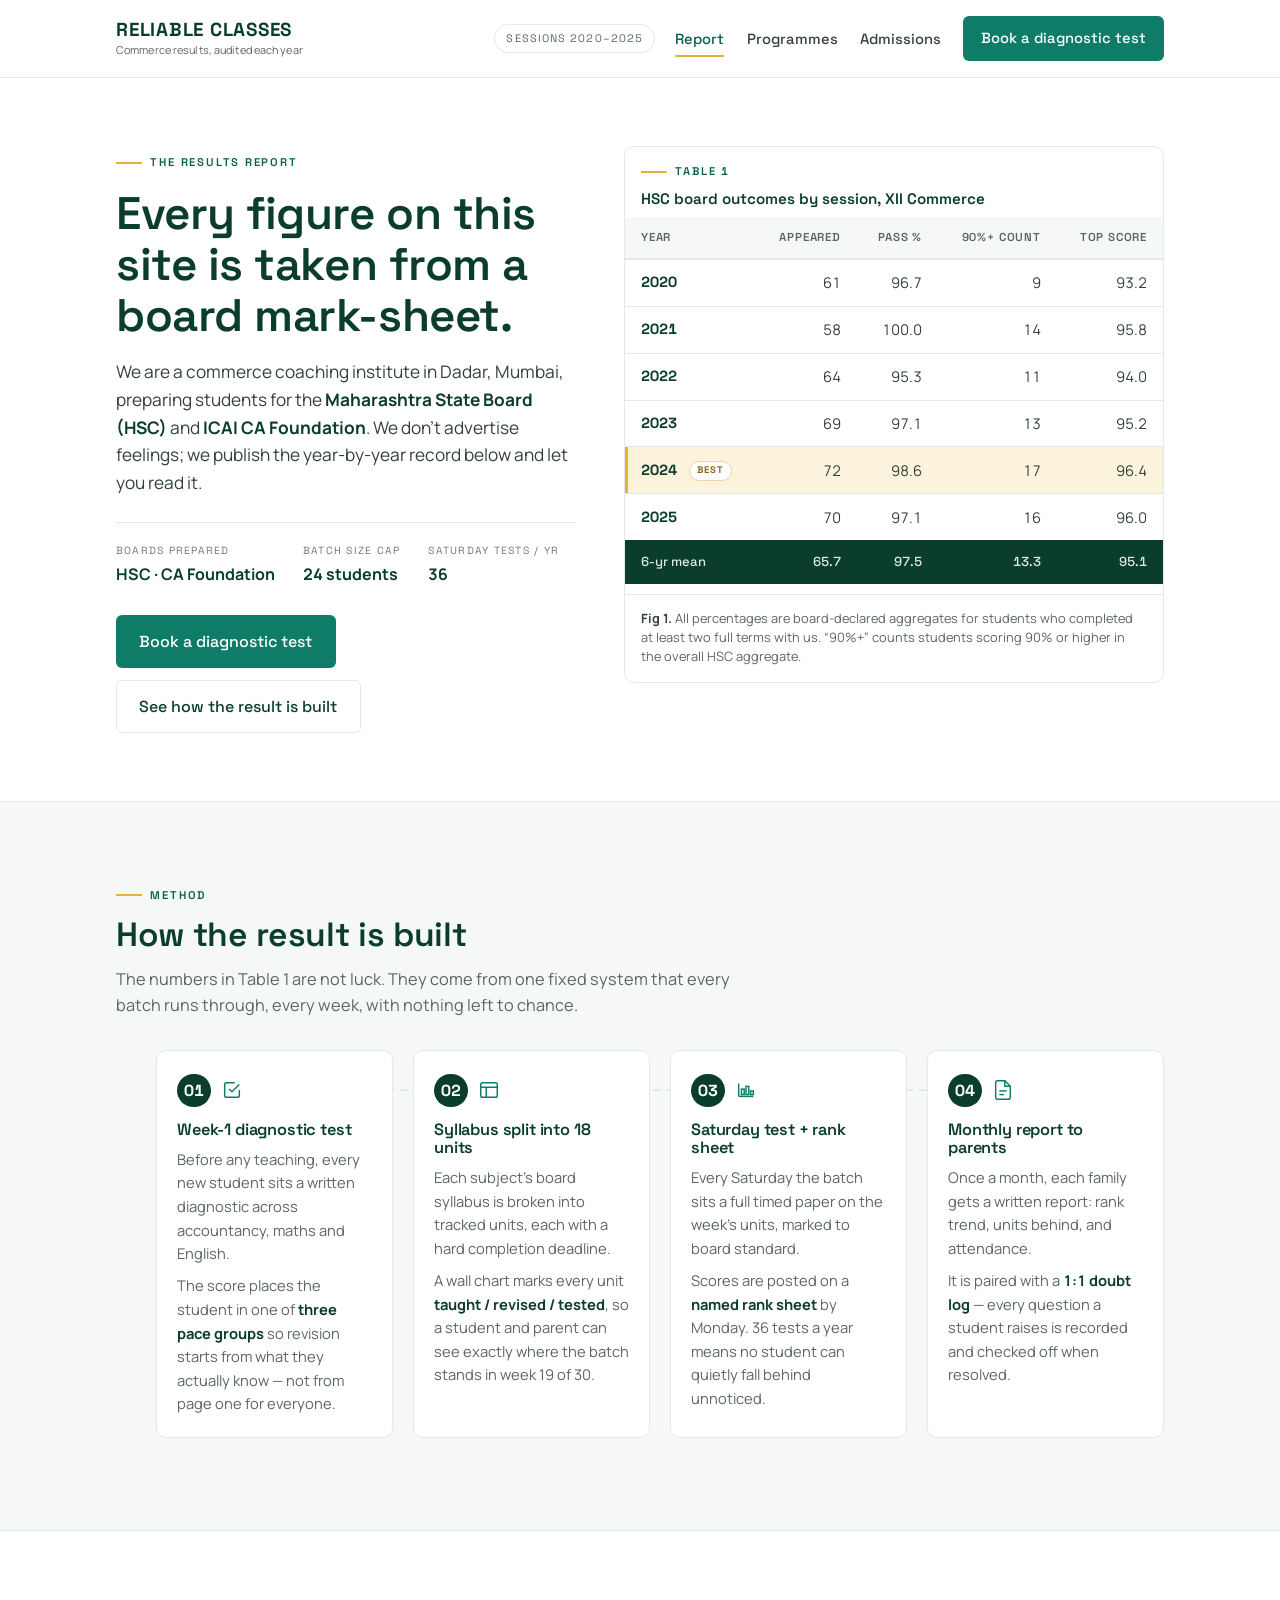
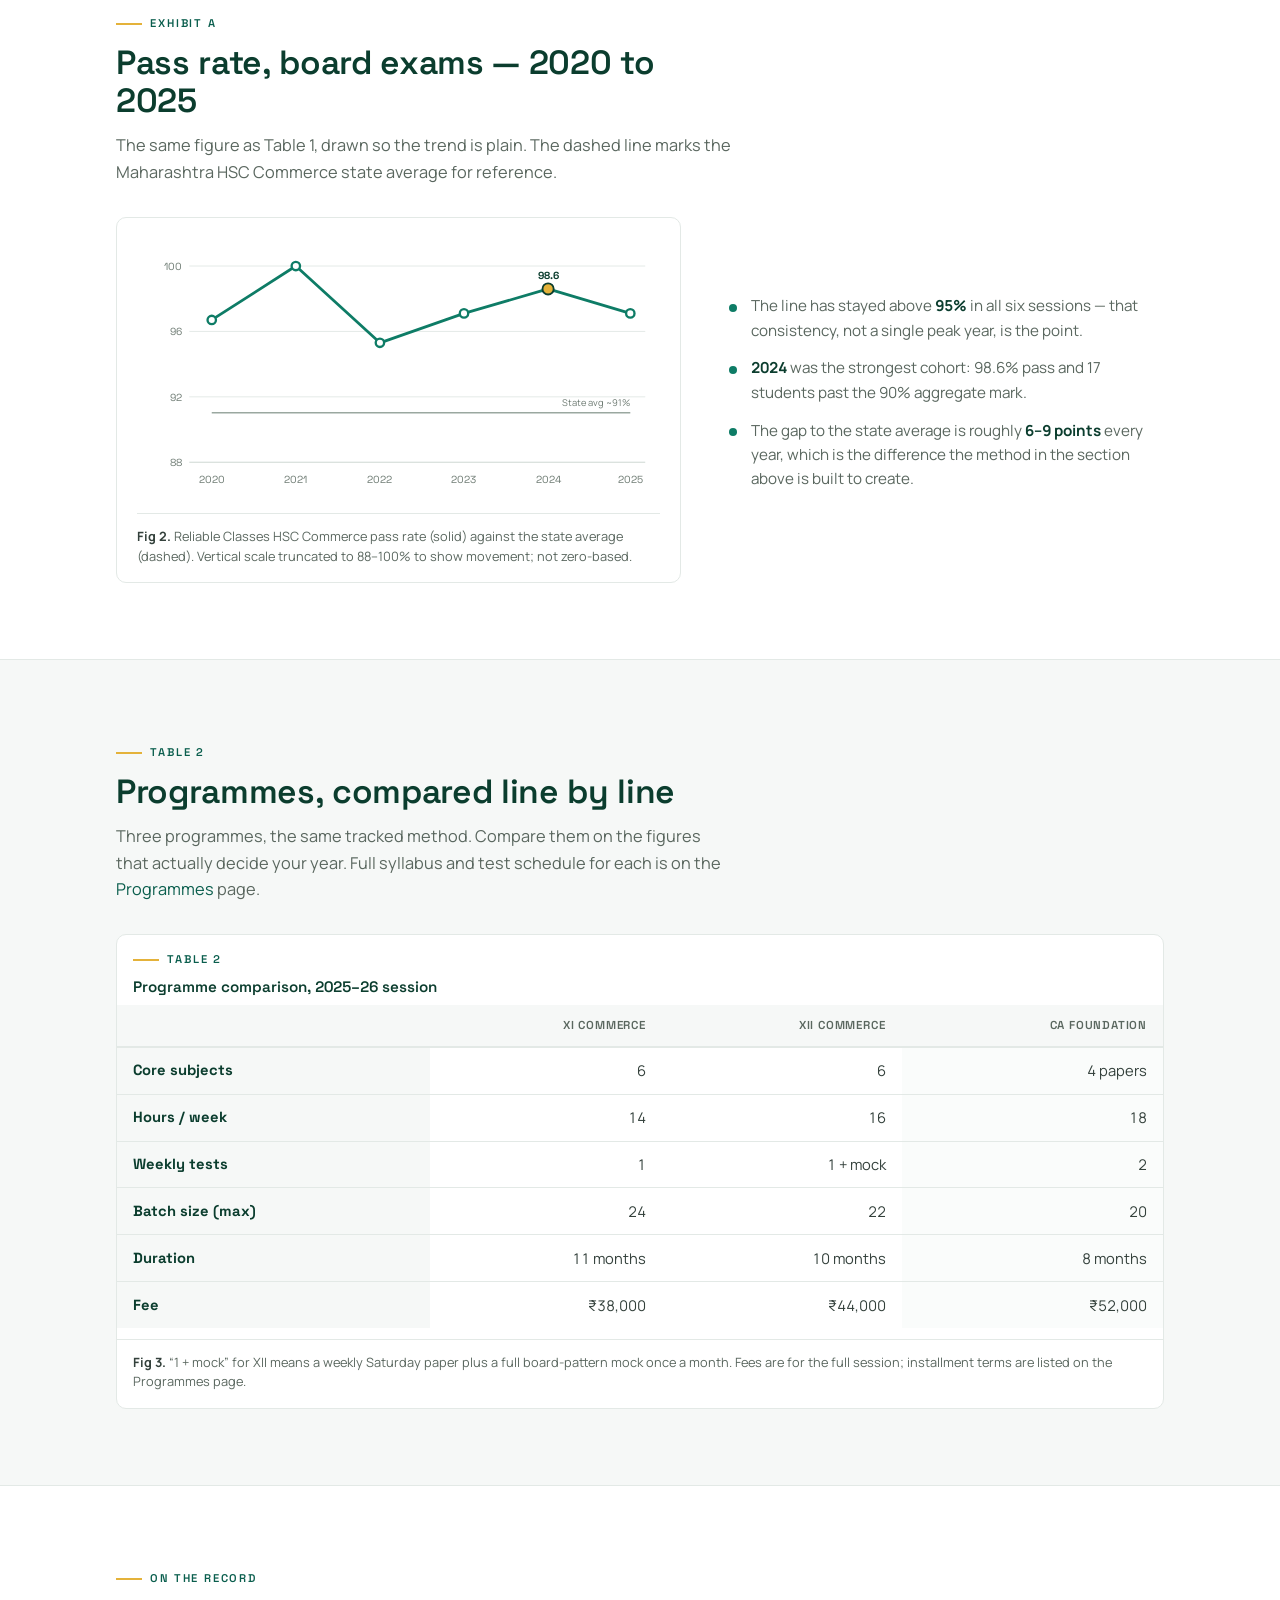
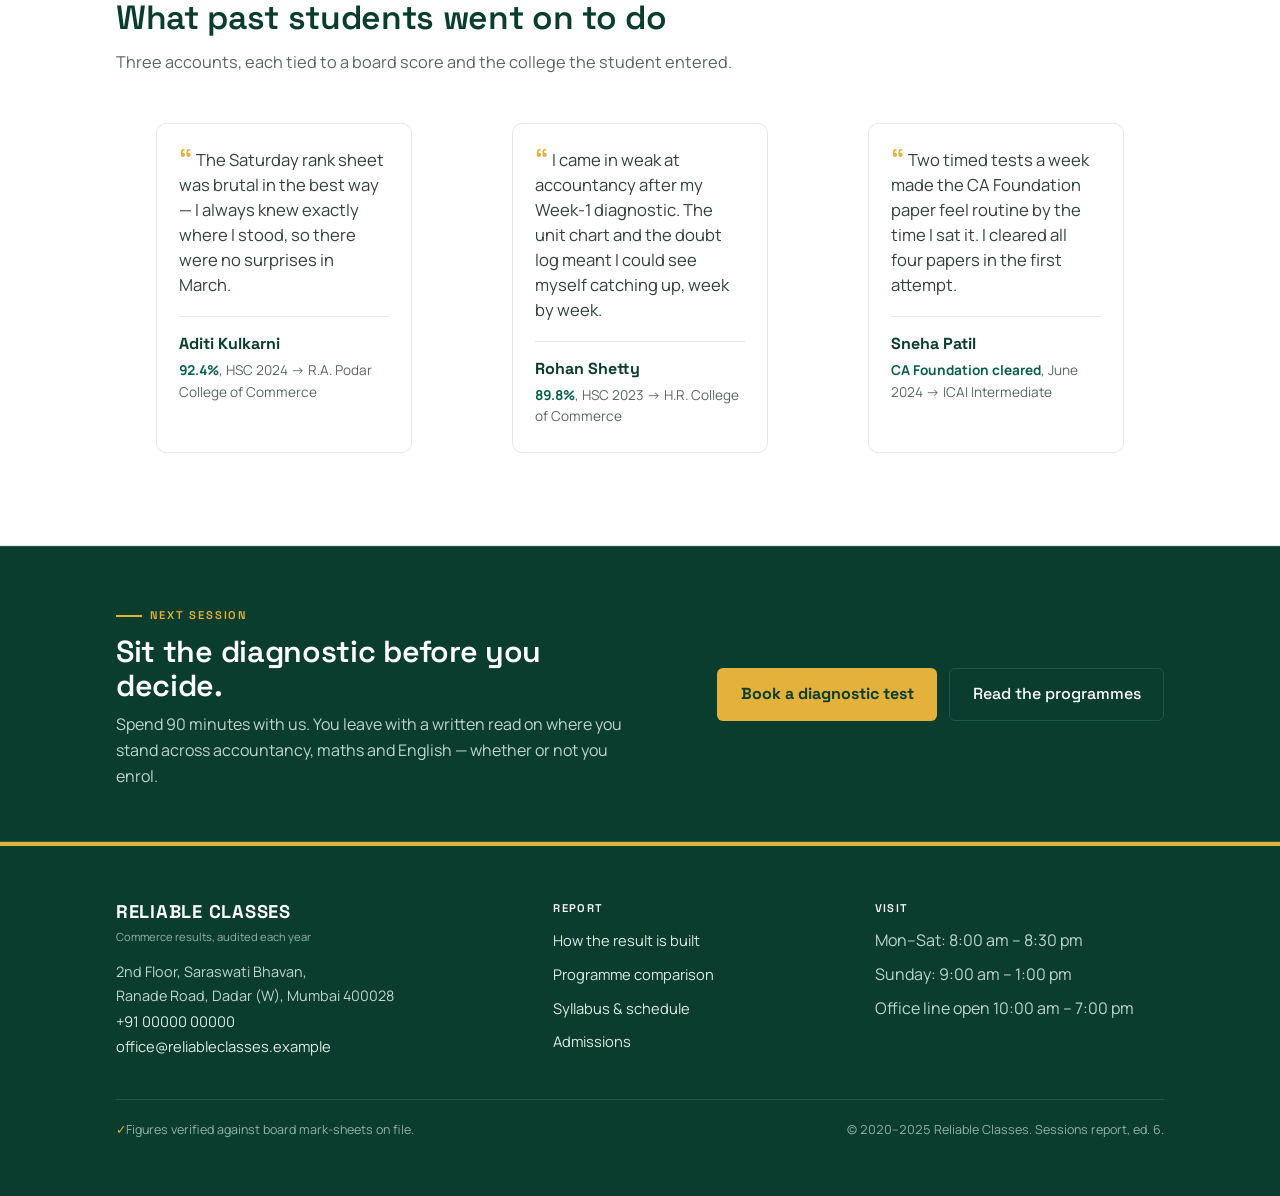
==== commit b19a929b: "Redesign all three sites: content-led editorial, no photos/placeholders Soni = commerce prospectus/a" ====
--- a/reliable-classes/index.html
+++ b/reliable-classes/index.html
@@ -3,451 +3,367 @@
 <head>
   <meta charset="UTF-8">
   <meta name="viewport" content="width=device-width, initial-scale=1.0">
-  <title>Reliable Classes — Results you can rely on. Commerce coaching, tracked.</title>
-  <meta name="description" content="Reliable Classes is a results-driven commerce coaching institute. A tracked, test-driven system for XI, XII Commerce and CA Foundation. 97% board pass rate over 18 years.">
+  <title>Reliable Classes — The Results Report, Sessions 2020–2025</title>
+  <meta name="description" content="Reliable Classes is a commerce coaching institute that publishes a year-by-year record of its board results. XI Commerce, XII Commerce and CA Foundation, with every claim backed by a verified figure.">
   <meta name="theme-color" content="#0B3D2E">
-  <link rel="icon" type="image/svg+xml" href="data:image/svg+xml,%3Csvg%20xmlns='http://www.w3.org/2000/svg'%20viewBox='0%200%2032%2032'%3E%3Crect%20width='32'%20height='32'%20rx='8'%20fill='%230E7C66'/%3E%3Ctext%20x='16'%20y='23'%20font-family='Space%20Grotesk,system-ui,sans-serif'%20font-size='21'%20font-weight='700'%20fill='%23fff'%20text-anchor='middle'%3ER%3C/text%3E%3C/svg%3E">
+  <link rel="icon" href="data:image/svg+xml,%3Csvg xmlns='http://www.w3.org/2000/svg' viewBox='0 0 32 32'%3E%3Crect width='32' height='32' rx='7' fill='%230B3D2E'/%3E%3Crect x='6' y='6' width='20' height='20' rx='2' fill='none' stroke='%23E4B23A' stroke-width='2'/%3E%3Cpath d='M9 20 L14 14 L18 17 L23 11' fill='none' stroke='%23fff' stroke-width='2' stroke-linecap='round' stroke-linejoin='round'/%3E%3C/svg%3E">
   <link rel="preconnect" href="https://fonts.googleapis.com">
   <link rel="preconnect" href="https://fonts.gstatic.com" crossorigin>
-  <link href="https://fonts.googleapis.com/css2?family=Manrope:wght@400;600;700&family=Space+Grotesk:wght@500;600;700&display=swap" rel="stylesheet">
+  <link href="https://fonts.googleapis.com/css2?family=Manrope:wght@400;500;600;700&family=Space+Grotesk:wght@500;600;700&display=swap" rel="stylesheet">
   <link rel="stylesheet" href="css/styles.css">
   <script src="js/main.js" defer></script>
 </head>
 <body>
-  <a class="skip-link" href="#main">Skip to content</a>
-
-  <!-- NAV -->
-  <header class="nav">
-    <div class="container nav__inner">
-      <a class="brand" href="index.html" aria-label="Reliable Classes home">
-        <span class="brand__logo" aria-hidden="true">R</span>
-        Reliable Classes
+  <a class="skip-link" href="#main">Skip to the report</a>
+  <div class="nav-scrim" hidden aria-hidden="true"></div>
+
+  <!-- ============================ HEADER ============================ -->
+  <header class="site-header">
+    <div class="container header__inner">
+      <a class="brand" href="index.html">
+        <span class="brand__name">Reliable Classes</span>
+        <span class="brand__sub">Commerce results, audited each year</span>
       </a>
-      <button class="nav__toggle" aria-expanded="false" aria-controls="primary-nav" aria-label="Toggle navigation menu">
+      <span class="header__period tnum">Sessions 2020–2025</span>
+      <button class="nav-toggle" aria-expanded="false" aria-controls="primary-nav" aria-label="Open menu">
         <svg width="22" height="22" viewBox="0 0 24 24" fill="none" stroke="currentColor" stroke-width="2" aria-hidden="true"><line x1="3" y1="6" x2="21" y2="6"/><line x1="3" y1="12" x2="21" y2="12"/><line x1="3" y1="18" x2="21" y2="18"/></svg>
       </button>
-      <ul class="nav__links" id="primary-nav">
-        <li><a href="courses.html">Courses</a></li>
-        <li><a href="#results">Results</a></li>
-        <li><a href="#method">Method</a></li>
-        <li><a href="#faculty">Faculty</a></li>
-        <li><a href="#fees">Fees</a></li>
-        <li><a href="contact.html">Contact</a></li>
-        <li class="nav__cta"><a class="btn btn--primary" href="contact.html">Join a Batch</a></li>
-      </ul>
+      <nav class="primary" id="primary-nav" aria-label="Primary">
+        <ul class="nav-links">
+          <li><a href="index.html" aria-current="page">Report</a></li>
+          <li><a href="courses.html">Programmes</a></li>
+          <li><a href="contact.html">Admissions</a></li>
+        </ul>
+        <a class="btn btn--primary" href="contact.html">Book a diagnostic test</a>
+      </nav>
     </div>
   </header>
 
   <main id="main">
-    <!-- HERO -->
-    <section class="hero">
-      <div class="container hero__grid">
-        <div>
-          <p class="eyebrow">Commerce coaching, run like a system</p>
-          <h1>Results you can <span class="accent">rely on.</span></h1>
-          <p class="lead">A tracked, test-driven coaching system for XI, XII Commerce and CA Foundation. Every student gets a diagnostic baseline, a weekly test rank, and 1:1 doubt tracking — so progress is measured, not assumed.</p>
-          <div class="hero__cta">
-            <a class="btn btn--primary" href="#results">See our results</a>
-            <a class="btn btn--ghost" href="#method">How it works</a>
+
+    <!-- ============================ HERO / REPORT OPENER ============================ -->
+    <section class="report-hero">
+      <div class="container report-hero__inner">
+        <div class="hero-grid">
+          <div class="hero-statement">
+            <span class="label">The Results Report</span>
+            <h1>Every figure on this site is taken from a board mark-sheet.</h1>
+            <p class="lede">We are a commerce coaching institute in Dadar, Mumbai, preparing students for the <b>Maharashtra State Board (HSC)</b> and <b>ICAI CA Foundation</b>. We don&rsquo;t advertise feelings; we publish the year-by-year record below and let you read it.</p>
+            <dl class="hero-meta tnum">
+              <div><dt>Boards prepared</dt><dd>HSC &middot; CA Foundation</dd></div>
+              <div><dt>Batch size cap</dt><dd>24 students</dd></div>
+              <div><dt>Saturday tests / yr</dt><dd>36</dd></div>
+            </dl>
+            <div class="hero-actions">
+              <a class="btn btn--primary btn--lg" href="contact.html">Book a diagnostic test</a>
+              <a class="btn btn--ghost btn--lg" href="#process">See how the result is built</a>
+            </div>
           </div>
-          <p class="hero__note">
-            <svg width="18" height="18" viewBox="0 0 24 24" fill="none" stroke="currentColor" stroke-width="2" aria-hidden="true"><path d="M20 6L9 17l-5-5"/></svg>
-            18 years of published, batch-by-batch results.
-          </p>
-        </div>
-
-        <!-- RESULTS LEDGER CARD -->
-        <section class="ledger-card" aria-label="Recent batch results dashboard">
-          <div class="ledger-card__head">
-            <h3><span class="dot" aria-hidden="true"></span> Results Ledger</h3>
-            <span>Recent batches</span>
-          </div>
-
-          <!-- Sparkline: XII Commerce pass-rate trend, last 5 boards -->
-          <div class="ledger-card__spark">
-            <div class="spark-label">
-              <span>XII pass-rate trend</span>
-              <strong>+5 pts</strong>
-            </div>
-            <svg viewBox="0 0 300 56" preserveAspectRatio="none" role="img" aria-label="Pass rate rose from 94% in 2021 to 98% in 2025">
-              <!-- normalised so 90%=baseline (y=52), 100%=top (y=4) -->
-              <polyline fill="none" stroke="#0E7C66" stroke-width="2.5" stroke-linecap="round" stroke-linejoin="round"
-                points="6,33 78,38 150,14 222,19 294,9"/>
-              <circle cx="6"   cy="33" r="3" fill="#fff" stroke="#0E7C66" stroke-width="2.5"/>
-              <circle cx="78"  cy="38" r="3" fill="#fff" stroke="#0E7C66" stroke-width="2.5"/>
-              <circle cx="150" cy="14" r="3.5" fill="#E4B23A" stroke="#E4B23A" stroke-width="2.5"/>
-              <circle cx="222" cy="19" r="3" fill="#fff" stroke="#0E7C66" stroke-width="2.5"/>
-              <circle cx="294" cy="9"  r="3" fill="#fff" stroke="#0E7C66" stroke-width="2.5"/>
-            </svg>
-          </div>
-
-          <div class="ledger-row is-topper">
-            <span class="ledger-row__name">XII Commerce · 2025
-              <span class="badge badge--topper">
-                <svg viewBox="0 0 24 24" fill="none" stroke="currentColor" stroke-width="2.4" aria-hidden="true"><path d="M12 2l3 6 6 .9-4.5 4.3L17.5 20 12 16.8 6.5 20l1-6.8L3 8.9 9 8z"/></svg>
-                Topper
-              </span>
-            </span>
-            <span class="ledger-row__pct">98%</span>
-            <span class="ledger-bar"><span data-bar="98"></span></span>
-          </div>
-          <div class="ledger-row">
-            <span class="ledger-row__name">XI Commerce · 2025</span>
-            <span class="ledger-row__pct">96%</span>
-            <span class="ledger-bar"><span data-bar="96"></span></span>
-          </div>
-          <div class="ledger-row">
-            <span class="ledger-row__name">CA Foundation · 2025</span>
-            <span class="ledger-row__pct">91%</span>
-            <span class="ledger-bar"><span data-bar="91"></span></span>
-          </div>
-          <div class="ledger-row">
-            <span class="ledger-row__name">XII Commerce · 2024</span>
-            <span class="ledger-row__pct">95%</span>
-            <span class="ledger-bar"><span data-bar="95"></span></span>
-          </div>
-        </section>
-      </div>
-    </section>
-
-    <!-- STAT BAND -->
-    <section class="statband section--tight" aria-label="Key numbers">
+
+          <!-- THE DENSE DATA TABLE — this is the hero -->
+          <figure class="table-wrap reveal" style="margin:0">
+            <div class="table-scroll">
+              <table class="report">
+                <caption>
+                  <span class="label">Table 1</span>
+                  HSC board outcomes by session, XII Commerce
+                </caption>
+                <thead>
+                  <tr>
+                    <th scope="col">Year</th>
+                    <th scope="col">Appeared</th>
+                    <th scope="col">Pass %</th>
+                    <th scope="col">90%+ count</th>
+                    <th scope="col">Top score</th>
+                  </tr>
+                </thead>
+                <tbody>
+                  <tr><th scope="row">2020</th><td>61</td><td>96.7</td><td>9</td><td>93.2</td></tr>
+                  <tr><th scope="row">2021</th><td>58</td><td>100.0</td><td>14</td><td>95.8</td></tr>
+                  <tr><th scope="row">2022</th><td>64</td><td>95.3</td><td>11</td><td>94.0</td></tr>
+                  <tr><th scope="row">2023</th><td>69</td><td>97.1</td><td>13</td><td>95.2</td></tr>
+                  <tr class="is-best">
+                    <th scope="row">2024 <span class="best-tag">Best</span></th>
+                    <td>72</td><td>98.6</td><td>17</td><td>96.4</td>
+                  </tr>
+                  <tr><th scope="row">2025</th><td>70</td><td>97.1</td><td>16</td><td>96.0</td></tr>
+                </tbody>
+                <tfoot>
+                  <tr><th scope="row">6-yr mean</th><td>65.7</td><td>97.5</td><td>13.3</td><td>95.1</td></tr>
+                </tfoot>
+              </table>
+            </div>
+            <figcaption class="fig-cap">
+              <b>Fig 1.</b> All percentages are board-declared aggregates for students who completed at least two full terms with us. &ldquo;90%+&rdquo; counts students scoring 90% or higher in the overall HSC aggregate.
+            </figcaption>
+          </figure>
+        </div>
+      </div>
+    </section>
+
+    <!-- ============================ HOW THE RESULT IS BUILT ============================ -->
+    <section class="section section--paper" id="process">
       <div class="container">
-        <div class="statband__grid">
-          <div class="stat">
-            <div class="stat__num"><em data-countup="97" data-suffix="%">97%</em></div>
-            <div class="stat__label">Board pass rate</div>
-          </div>
-          <div class="stat">
-            <div class="stat__num" data-countup="18">18</div>
-            <div class="stat__label">Years of coaching</div>
-          </div>
-          <div class="stat">
-            <div class="stat__num" data-countup="300" data-suffix="+">300+</div>
-            <div class="stat__label">Students per year</div>
-          </div>
-          <div class="stat">
-            <div class="stat__num" data-countup="50" data-suffix="+">50+</div>
-            <div class="stat__label">90-percenters last year</div>
-          </div>
-        </div>
-      </div>
-    </section>
-
-    <!-- METHOD -->
-    <section class="section" id="method">
-      <div class="container">
-        <div class="section-head">
-          <p class="eyebrow">The Reliable Method</p>
-          <h2>Four steps. Tracked end to end.</h2>
-          <p class="lead">No guesswork. Every batch follows the same measured process, and every student has a record you can read.</p>
-        </div>
-        <ol class="stepper" aria-label="The Reliable Method steps">
-          <li class="step">
-            <div class="step__num" aria-hidden="true">1</div>
-            <span class="step__icon" aria-hidden="true">
-              <svg viewBox="0 0 24 24" fill="none" stroke="currentColor" stroke-width="1.8" stroke-linecap="round" stroke-linejoin="round"><path d="M9 11l3 3L22 4"/><path d="M21 12v7a2 2 0 0 1-2 2H5a2 2 0 0 1-2-2V5a2 2 0 0 1 2-2h11"/></svg>
-            </span>
-            <h3>Diagnostic test</h3>
-            <p>A baseline assessment on day one to map exactly where each student stands.</p>
+        <div class="section__head">
+          <span class="label">Method</span>
+          <h2>How the result is built</h2>
+          <p>The numbers in Table 1 are not luck. They come from one fixed system that every batch runs through, every week, with nothing left to chance.</p>
+        </div>
+
+        <ol class="process">
+          <li class="step reveal">
+            <div class="step__node">
+              <span class="step__num" aria-hidden="true"></span>
+              <svg class="step__icon" width="22" height="22" viewBox="0 0 24 24" fill="none" stroke="currentColor" stroke-width="1.6" aria-hidden="true"><path d="M9 11l3 3 8-8"/><path d="M20 12v6a2 2 0 0 1-2 2H6a2 2 0 0 1-2-2V6a2 2 0 0 1 2-2h9"/></svg>
+            </div>
+            <h3>Week-1 diagnostic test</h3>
+            <p>Before any teaching, every new student sits a written diagnostic across accountancy, maths and English.</p>
+            <p class="step__detail">The score places the student in one of <b>three pace groups</b> so revision starts from what they actually know &mdash; not from page one for everyone.</p>
           </li>
-          <li class="step">
-            <div class="step__num" aria-hidden="true">2</div>
-            <span class="step__icon" aria-hidden="true">
-              <svg viewBox="0 0 24 24" fill="none" stroke="currentColor" stroke-width="1.8" stroke-linecap="round" stroke-linejoin="round"><path d="M4 19.5A2.5 2.5 0 0 1 6.5 17H20"/><path d="M6.5 2H20v20H6.5A2.5 2.5 0 0 1 4 19.5v-15A2.5 2.5 0 0 1 6.5 2z"/></svg>
-            </span>
-            <h3>Structured syllabus</h3>
-            <p>A fixed week-by-week plan with chapter milestones — no chapter left to chance.</p>
+
+          <li class="step reveal">
+            <div class="step__node">
+              <span class="step__num" aria-hidden="true"></span>
+              <svg class="step__icon" width="22" height="22" viewBox="0 0 24 24" fill="none" stroke="currentColor" stroke-width="1.6" aria-hidden="true"><rect x="3" y="4" width="18" height="16" rx="2"/><line x1="3" y1="9" x2="21" y2="9"/><line x1="9" y1="9" x2="9" y2="20"/></svg>
+            </div>
+            <h3>Syllabus split into 18 units</h3>
+            <p>Each subject&rsquo;s board syllabus is broken into tracked units, each with a hard completion deadline.</p>
+            <p class="step__detail">A wall chart marks every unit <b>taught / revised / tested</b>, so a student and parent can see exactly where the batch stands in week 19 of 30.</p>
           </li>
-          <li class="step">
-            <div class="step__num" aria-hidden="true">3</div>
-            <span class="step__icon" aria-hidden="true">
-              <svg viewBox="0 0 24 24" fill="none" stroke="currentColor" stroke-width="1.8" stroke-linecap="round" stroke-linejoin="round"><path d="M3 3v18h18"/><rect x="7" y="11" width="3" height="7"/><rect x="13" y="7" width="3" height="11"/></svg>
-            </span>
-            <h3>Weekly tests + ranks</h3>
-            <p>Graded weekly tests with class ranks, so improvement is visible every week.</p>
+
+          <li class="step reveal">
+            <div class="step__node">
+              <span class="step__num" aria-hidden="true"></span>
+              <svg class="step__icon" width="22" height="22" viewBox="0 0 24 24" fill="none" stroke="currentColor" stroke-width="1.6" aria-hidden="true"><path d="M4 19V5"/><path d="M4 19h16"/><rect x="7" y="11" width="3" height="6"/><rect x="12" y="8" width="3" height="9"/><rect x="17" y="13" width="3" height="4"/></svg>
+            </div>
+            <h3>Saturday test + rank sheet</h3>
+            <p>Every Saturday the batch sits a full timed paper on the week&rsquo;s units, marked to board standard.</p>
+            <p class="step__detail">Scores are posted on a <b>named rank sheet</b> by Monday. 36 tests a year means no student can quietly fall behind unnoticed.</p>
           </li>
-          <li class="step">
-            <div class="step__num" aria-hidden="true">4</div>
-            <span class="step__icon" aria-hidden="true">
-              <svg viewBox="0 0 24 24" fill="none" stroke="currentColor" stroke-width="1.8" stroke-linecap="round" stroke-linejoin="round"><path d="M21 11.5a8.38 8.38 0 0 1-.9 3.8 8.5 8.5 0 0 1-7.6 4.7 8.38 8.38 0 0 1-3.8-.9L3 21l1.9-5.7a8.38 8.38 0 0 1-.9-3.8 8.5 8.5 0 0 1 4.7-7.6 8.38 8.38 0 0 1 3.8-.9h.5a8.48 8.48 0 0 1 8 8v.5z"/></svg>
-            </span>
-            <h3>1:1 doubt tracking</h3>
-            <p>Logged doubt sessions that close the gap each test reveals — until it's cleared.</p>
+
+          <li class="step reveal">
+            <div class="step__node">
+              <span class="step__num" aria-hidden="true"></span>
+              <svg class="step__icon" width="22" height="22" viewBox="0 0 24 24" fill="none" stroke="currentColor" stroke-width="1.6" aria-hidden="true"><path d="M14 2H6a2 2 0 0 0-2 2v16a2 2 0 0 0 2 2h12a2 2 0 0 0 2-2V8z"/><path d="M14 2v6h6"/><line x1="8" y1="13" x2="16" y2="13"/><line x1="8" y1="17" x2="13" y2="17"/></svg>
+            </div>
+            <h3>Monthly report to parents</h3>
+            <p>Once a month, each family gets a written report: rank trend, units behind, and attendance.</p>
+            <p class="step__detail">It is paired with a <b>1:1 doubt log</b> &mdash; every question a student raises is recorded and checked off when resolved.</p>
           </li>
         </ol>
       </div>
     </section>
 
-    <!-- COURSES -->
-    <section class="section section--alt" id="fees">
+    <!-- ============================ EXHIBIT A — TREND CHART ============================ -->
+    <section class="section section--white">
       <div class="container">
-        <div class="section-head">
-          <p class="eyebrow">Courses &amp; fees</p>
-          <h2>Three focused commerce programmes.</h2>
-        </div>
-        <div class="grid grid-3">
-          <article class="card">
-            <span class="card__tag">Foundation year</span>
-            <h3>XI Commerce</h3>
-            <ul class="card__meta">
-              <li><span>Subjects</span><span>Accounts, Economics, BSt, Maths</span></li>
-              <li><span>Duration</span><span>1 year</span></li>
-              <li><span>Weekly tests</span><span>Yes, ranked</span></li>
-            </ul>
-            <div class="card__foot">
-              <p class="fee">₹38,000 <small>/ year</small></p>
-              <a class="btn btn--ghost btn--block" href="courses.html#xi">View syllabus <span class="arrow" aria-hidden="true">→</span></a>
-            </div>
-          </article>
-
-          <article class="card">
-            <span class="card__tag">Board year</span>
-            <h3>XII Commerce</h3>
-            <ul class="card__meta">
-              <li><span>Subjects</span><span>Accounts, Economics, BSt, Maths</span></li>
-              <li><span>Duration</span><span>1 year</span></li>
-              <li><span>Weekly tests</span><span>Yes, ranked</span></li>
-            </ul>
-            <div class="card__foot">
-              <p class="fee">₹44,000 <small>/ year</small></p>
-              <a class="btn btn--ghost btn--block" href="courses.html#xii">View syllabus <span class="arrow" aria-hidden="true">→</span></a>
-            </div>
-          </article>
-
-          <article class="card">
-            <span class="card__tag">Professional entry</span>
-            <h3>CA Foundation</h3>
-            <ul class="card__meta">
-              <li><span>Subjects</span><span>Accounts, Law, Maths, Economics</span></li>
-              <li><span>Duration</span><span>8 months</span></li>
-              <li><span>Weekly tests</span><span>Yes, ranked</span></li>
-            </ul>
-            <div class="card__foot">
-              <p class="fee">₹52,000 <small>/ course</small></p>
-              <a class="btn btn--ghost btn--block" href="courses.html#ca">View syllabus <span class="arrow" aria-hidden="true">→</span></a>
-            </div>
-          </article>
-        </div>
-      </div>
-    </section>
-
-    <!-- RESULTS LEDGER TABLE -->
-    <section class="section" id="results">
+        <div class="section__head">
+          <span class="label">Exhibit A</span>
+          <h2>Pass rate, board exams &mdash; 2020 to 2025</h2>
+          <p>The same figure as Table 1, drawn so the trend is plain. The dashed line marks the Maharashtra HSC Commerce state average for reference.</p>
+        </div>
+
+        <div class="exhibit">
+          <figure class="chart-frame reveal" style="margin:0">
+            <svg viewBox="0 0 560 280" role="img" aria-label="Line chart of Reliable Classes HSC pass rate from 2020 to 2025: 96.7, 100.0, 95.3, 97.1, 98.6 and 97.1 percent. Plotted on a scale from 88 to 100 percent. A dashed reference line shows the Maharashtra HSC Commerce state average, near 91 percent, sitting well below the Reliable Classes line in every year.">
+              <!-- grid + y axis labels (88..100) -->
+              <g font-family="Space Grotesk, sans-serif" font-size="11" fill="#6E7B73" font-variant-numeric="tabular-nums">
+                <!-- y gridlines: map pass% 88..100 to y 240..30 -->
+                <line x1="56" y1="30"  x2="544" y2="30"  stroke="#E3E9E6"/>
+                <line x1="56" y1="100" x2="544" y2="100" stroke="#E3E9E6"/>
+                <line x1="56" y1="170" x2="544" y2="170" stroke="#E3E9E6"/>
+                <line x1="56" y1="240" x2="544" y2="240" stroke="#C9D4CE"/>
+                <text x="48" y="34"  text-anchor="end">100</text>
+                <text x="48" y="104" text-anchor="end">96</text>
+                <text x="48" y="174" text-anchor="end">92</text>
+                <text x="48" y="244" text-anchor="end">88</text>
+                <!-- x labels -->
+                <text x="80"  y="262" text-anchor="middle">2020</text>
+                <text x="170" y="262" text-anchor="middle">2021</text>
+                <text x="260" y="262" text-anchor="middle">2022</text>
+                <text x="350" y="262" text-anchor="middle">2023</text>
+                <text x="440" y="262" text-anchor="middle">2024</text>
+                <text x="528" y="262" text-anchor="middle">2025</text>
+              </g>
+
+              <!-- state average reference line (~91%) -> y = 240 - (91-88)/12*210 = 187.5 -->
+              <line class="chart-line" x1="80" y1="187" x2="528" y2="187" stroke="#9AA8A0" stroke-width="1.5" stroke-dasharray="5 5"/>
+              <text x="528" y="180" text-anchor="end" font-family="Manrope, sans-serif" font-size="10" fill="#6E7B73">State avg ~91%</text>
+
+              <!-- Reliable line. y = 240 - (val-88)/12*210
+                   2020 96.7 -> 87.7 ; 2021 100 -> 30 ; 2022 95.3 -> 112.2 ;
+                   2023 97.1 -> 80.7 ; 2024 98.6 -> 54.5 ; 2025 97.1 -> 80.7 -->
+              <polyline class="chart-line"
+                points="80,87.7 170,30 260,112.2 350,80.7 440,54.5 528,80.7"
+                fill="none" stroke="#0E7C66" stroke-width="3" stroke-linejoin="round" stroke-linecap="round"/>
+
+              <!-- data points; 2024 highlighted amber -->
+              <g>
+                <circle cx="80"  cy="87.7"  r="4.5" fill="#fff" stroke="#0E7C66" stroke-width="2.5"/>
+                <circle cx="170" cy="30"    r="4.5" fill="#fff" stroke="#0E7C66" stroke-width="2.5"/>
+                <circle cx="260" cy="112.2" r="4.5" fill="#fff" stroke="#0E7C66" stroke-width="2.5"/>
+                <circle cx="350" cy="80.7"  r="4.5" fill="#fff" stroke="#0E7C66" stroke-width="2.5"/>
+                <circle cx="440" cy="54.5"  r="6"   fill="#E4B23A" stroke="#0B3D2E" stroke-width="2"/>
+                <circle cx="528" cy="80.7"  r="4.5" fill="#fff" stroke="#0E7C66" stroke-width="2.5"/>
+                <text x="440" y="44" text-anchor="middle" font-family="Space Grotesk, sans-serif" font-size="11" font-weight="700" fill="#0B3D2E" font-variant-numeric="tabular-nums">98.6</text>
+              </g>
+            </svg>
+            <figcaption class="fig-cap"><b>Fig 2.</b> Reliable Classes HSC Commerce pass rate (solid) against the state average (dashed). Vertical scale truncated to 88&ndash;100% to show movement; not zero-based.</figcaption>
+          </figure>
+
+          <ul class="exhibit__notes reveal">
+            <li>The line has stayed above <b>95%</b> in all six sessions &mdash; that consistency, not a single peak year, is the point.</li>
+            <li><b>2024</b> was the strongest cohort: 98.6% pass and 17 students past the 90% aggregate mark.</li>
+            <li>The gap to the state average is roughly <b>6&ndash;9 points</b> every year, which is the difference the method in the section above is built to create.</li>
+          </ul>
+        </div>
+      </div>
+    </section>
+
+    <!-- ============================ COURSES COMPARISON ============================ -->
+    <section class="section section--paper" id="programmes">
       <div class="container">
-        <div class="section-head">
-          <p class="eyebrow">Results ledger</p>
-          <h2>The record, year by year.</h2>
-          <p class="lead">Published figures for our XII Commerce board batches. The highlighted row is our strongest year on record.</p>
-        </div>
-
-        <!-- DATA VISUALS -->
-        <div class="results-charts">
-          <!-- Pass-rate trend: line + area, animated draw on view -->
-          <div class="chart-card">
-            <h3>Pass-rate trend <span class="pill">2021 – 2025</span></h3>
-            <p class="chart-sub">XII Commerce board pass percentage, year on year. Axis spans 90–100%.</p>
-            <svg class="trend-chart" viewBox="0 0 320 180" role="img"
-                 aria-label="Line chart of XII Commerce pass rate: 94% in 2021, 95% in 2022, 96% in 2023, 99% in 2024, 98% in 2025.">
-              <!-- gridlines (90/95/100 reference) -->
-              <line class="grid-line" x1="34" y1="20"  x2="314" y2="20"/>
-              <line class="grid-line" x1="34" y1="75"  x2="314" y2="75"/>
-              <line class="grid-line" x1="34" y1="130" x2="314" y2="130"/>
-              <!-- y labels -->
-              <text class="axis-label" x="28" y="24"  text-anchor="end">100</text>
-              <text class="axis-label" x="28" y="79"  text-anchor="end">95</text>
-              <text class="axis-label" x="28" y="134" text-anchor="end">90</text>
-              <!-- data: x evenly spaced 50..300; y = 130 - (pct-90)*11 -->
-              <!-- 94->86, 95->75, 96->64, 99->31, 98->42 -->
-              <path class="area animate" d="M50,86 L112,75 L175,64 L237,31 L300,42 L300,130 L50,130 Z"/>
-              <path class="line animate" d="M50,86 L112,75 L175,64 L237,31 L300,42"/>
-              <circle class="dot" cx="50"  cy="86" r="4"/>
-              <circle class="dot" cx="112" cy="75" r="4"/>
-              <circle class="dot" cx="175" cy="64" r="4"/>
-              <circle class="dot dot--best" cx="237" cy="31" r="4.5"/>
-              <circle class="dot" cx="300" cy="42" r="4"/>
-              <!-- value labels -->
-              <text class="val-label" x="50"  y="78"  text-anchor="middle">94</text>
-              <text class="val-label" x="112" y="67"  text-anchor="middle">95</text>
-              <text class="val-label" x="175" y="56"  text-anchor="middle">96</text>
-              <text class="val-label" x="237" y="23"  text-anchor="middle">99</text>
-              <text class="val-label" x="300" y="34"  text-anchor="middle">98</text>
-              <!-- x labels -->
-              <text class="axis-label" x="50"  y="150" text-anchor="middle">'21</text>
-              <text class="axis-label" x="112" y="150" text-anchor="middle">'22</text>
-              <text class="axis-label" x="175" y="150" text-anchor="middle">'23</text>
-              <text class="axis-label" x="237" y="150" text-anchor="middle">'24</text>
-              <text class="axis-label" x="300" y="150" text-anchor="middle">'25</text>
-            </svg>
+        <div class="section__head">
+          <span class="label">Table 2</span>
+          <h2>Programmes, compared line by line</h2>
+          <p>Three programmes, the same tracked method. Compare them on the figures that actually decide your year. Full syllabus and test schedule for each is on the <a href="courses.html">Programmes</a> page.</p>
+        </div>
+
+        <figure class="table-wrap reveal" style="margin:0">
+          <div class="table-scroll">
+            <table class="report compare">
+              <caption><span class="label">Table 2</span> Programme comparison, 2025&ndash;26 session</caption>
+              <thead>
+                <tr>
+                  <th scope="col">&nbsp;</th>
+                  <th scope="col">XI Commerce</th>
+                  <th scope="col">XII Commerce</th>
+                  <th scope="col" class="col-foundation">CA Foundation</th>
+                </tr>
+              </thead>
+              <tbody>
+                <tr>
+                  <th scope="row" class="row-head">Core subjects</th>
+                  <td>6</td><td>6</td><td class="col-foundation">4 papers</td>
+                </tr>
+                <tr>
+                  <th scope="row" class="row-head">Hours / week</th>
+                  <td>14</td><td>16</td><td class="col-foundation">18</td>
+                </tr>
+                <tr>
+                  <th scope="row" class="row-head">Weekly tests</th>
+                  <td>1</td><td>1 + mock</td><td class="col-foundation">2</td>
+                </tr>
+                <tr>
+                  <th scope="row" class="row-head">Batch size (max)</th>
+                  <td>24</td><td>22</td><td class="col-foundation">20</td>
+                </tr>
+                <tr>
+                  <th scope="row" class="row-head">Duration</th>
+                  <td>11 months</td><td>10 months</td><td class="col-foundation">8 months</td>
+                </tr>
+                <tr>
+                  <th scope="row" class="row-head">Fee</th>
+                  <td>₹38,000</td><td>₹44,000</td><td class="col-foundation">₹52,000</td>
+                </tr>
+              </tbody>
+            </table>
           </div>
-
-          <!-- 90%+ count: animated horizontal bars -->
-          <div class="chart-card">
-            <h3>Students scoring 90%+ <span class="pill">count</span></h3>
-            <p class="chart-sub">Number of XII Commerce students at 90% or above, per board year.</p>
-            <ul class="hbars" aria-label="Students scoring 90 percent or above by year">
-              <li><span class="yr">'21</span><span class="track"><span class="fill" data-bar="54"></span></span><span class="count">33</span></li>
-              <li><span class="yr">'22</span><span class="track"><span class="fill" data-bar="64"></span></span><span class="count">39</span></li>
-              <li><span class="yr">'23</span><span class="track"><span class="fill" data-bar="77"></span></span><span class="count">47</span></li>
-              <li class="is-best"><span class="yr">'24</span><span class="track"><span class="fill" data-bar="100"></span></span><span class="count">61</span></li>
-              <li><span class="yr">'25</span><span class="track"><span class="fill" data-bar="89"></span></span><span class="count">54</span></li>
-            </ul>
-          </div>
-        </div>
-
-        <div class="table-wrap">
-          <table class="ledger">
-            <caption>XII Commerce board results — figures are illustrative placeholders pending audit.</caption>
-            <thead>
-              <tr>
-                <th scope="col">Year</th>
-                <th scope="col" class="num">Students</th>
-                <th scope="col" class="num">Pass %</th>
-                <th scope="col" class="num">90%+ count</th>
-                <th scope="col" class="num">Top score</th>
-              </tr>
-            </thead>
-            <tbody>
-              <tr>
-                <th scope="row">2025</th>
-                <td class="num">312</td>
-                <td class="num">98%</td>
-                <td class="num">54</td>
-                <td class="num">99.2%</td>
-              </tr>
-              <tr class="is-best">
-                <th scope="row">2024 <span class="best-tag">Best</span></th>
-                <td class="num">298</td>
-                <td class="num">99%</td>
-                <td class="num">61</td>
-                <td class="num">99.6%</td>
-              </tr>
-              <tr>
-                <th scope="row">2023</th>
-                <td class="num">271</td>
-                <td class="num">96%</td>
-                <td class="num">47</td>
-                <td class="num">98.8%</td>
-              </tr>
-              <tr>
-                <th scope="row">2022</th>
-                <td class="num">255</td>
-                <td class="num">95%</td>
-                <td class="num">39</td>
-                <td class="num">98.4%</td>
-              </tr>
-              <tr>
-                <th scope="row">2021</th>
-                <td class="num">240</td>
-                <td class="num">94%</td>
-                <td class="num">33</td>
-                <td class="num">97.9%</td>
-              </tr>
-            </tbody>
-          </table>
-        </div>
-      </div>
-    </section>
-
-    <!-- FACULTY -->
-    <section class="section section--alt" id="faculty">
+          <figcaption class="fig-cap"><b>Fig 3.</b> &ldquo;1 + mock&rdquo; for XII means a weekly Saturday paper plus a full board-pattern mock once a month. Fees are for the full session; installment terms are listed on the Programmes page.</figcaption>
+        </figure>
+      </div>
+    </section>
+
+    <!-- ============================ TESTIMONIALS ============================ -->
+    <section class="section section--white">
       <div class="container">
-        <div class="section-head">
-          <p class="eyebrow">Faculty</p>
-          <h2>Taught by people who track every student.</h2>
-        </div>
-        <div class="grid grid-3">
-          <article class="card faculty">
-            <div class="faculty__photo" role="img" aria-label="Portrait placeholder of Anil Deshpande">Photo placeholder</div>
-            <h3>Anil Deshpande</h3>
-            <p class="faculty__role">Accountancy · 18 yrs</p>
-            <p class="muted">Designs the diagnostic framework and leads the XII Accounts track.</p>
-          </article>
-          <article class="card faculty">
-            <div class="faculty__photo" role="img" aria-label="Portrait placeholder of Priya Nair">Photo placeholder</div>
-            <h3>Priya Nair</h3>
-            <p class="faculty__role">Economics · 12 yrs</p>
-            <p class="muted">Runs the weekly test-and-rank cycle and economics revision sprints.</p>
-          </article>
-          <article class="card faculty">
-            <div class="faculty__photo" role="img" aria-label="Portrait placeholder of Rohan Mehta">Photo placeholder</div>
-            <h3>Rohan Mehta, CA</h3>
-            <p class="faculty__role">CA Foundation · 9 yrs</p>
-            <p class="muted">Heads the CA Foundation programme and 1:1 doubt-tracking system.</p>
-          </article>
-        </div>
-      </div>
-    </section>
-
-    <!-- TESTIMONIALS -->
-    <section class="section">
-      <div class="container">
-        <div class="section-head">
-          <p class="eyebrow">Outcomes</p>
-          <h2>What the record looks like in person.</h2>
-        </div>
-        <div class="grid grid-2">
-          <figure class="quote">
-            <blockquote>"The weekly ranks kept me honest. I could see my Accounts score climb every test instead of cramming at the end."</blockquote>
+        <div class="section__head">
+          <span class="label">On the record</span>
+          <h2>What past students went on to do</h2>
+          <p>Three accounts, each tied to a board score and the college the student entered.</p>
+        </div>
+
+        <div class="quotes">
+          <figure class="quote reveal">
+            <blockquote>The Saturday rank sheet was brutal in the best way &mdash; I always knew exactly where I stood, so there were no surprises in March.</blockquote>
             <figcaption>
-              <span class="quote__who">Sneha Kulkarni</span><br>
-              <span class="quote__outcome">XII Commerce 2025 · 96.4%</span>
+              <span class="who">Aditi Kulkarni</span>
+              <span class="what"><b>92.4%</b>, HSC 2024 &rarr; R.A. Podar College of Commerce</span>
             </figcaption>
           </figure>
-          <figure class="quote">
-            <blockquote>"The doubt sessions were logged and followed up. Nothing fell through the cracks — that's how I cleared CA Foundation first attempt."</blockquote>
+
+          <figure class="quote reveal">
+            <blockquote>I came in weak at accountancy after my Week-1 diagnostic. The unit chart and the doubt log meant I could see myself catching up, week by week.</blockquote>
             <figcaption>
-              <span class="quote__who">Arjun Patel</span><br>
-              <span class="quote__outcome">CA Foundation 2025 · Cleared, first attempt</span>
+              <span class="who">Rohan Shetty</span>
+              <span class="what"><b>89.8%</b>, HSC 2023 &rarr; H.R. College of Commerce</span>
             </figcaption>
           </figure>
-        </div>
-      </div>
-    </section>
+
+          <figure class="quote reveal">
+            <blockquote>Two timed tests a week made the CA Foundation paper feel routine by the time I sat it. I cleared all four papers in the first attempt.</blockquote>
+            <figcaption>
+              <span class="who">Sneha Patil</span>
+              <span class="what"><b>CA Foundation cleared</b>, June 2024 &rarr; ICAI Intermediate</span>
+            </figcaption>
+          </figure>
+        </div>
+      </div>
+    </section>
+
+    <!-- ============================ CTA BAND ============================ -->
+    <section class="band">
+      <div class="container section band__inner" style="padding-block:clamp(2.25rem,5vw,3.25rem)">
+        <div class="copy">
+          <span class="label">Next session</span>
+          <h2>Sit the diagnostic before you decide.</h2>
+          <p>Spend 90 minutes with us. You leave with a written read on where you stand across accountancy, maths and English &mdash; whether or not you enrol.</p>
+        </div>
+        <div class="actions">
+          <a class="btn btn--primary btn--lg" href="contact.html">Book a diagnostic test</a>
+          <a class="btn btn--ghost btn--lg" href="courses.html">Read the programmes</a>
+        </div>
+      </div>
+    </section>
+
   </main>
 
-  <!-- FOOTER -->
-  <footer class="footer">
-    <div class="container footer__grid">
-      <div>
-        <a class="brand" href="index.html">
-          <span class="brand__logo" aria-hidden="true">R</span>
-          Reliable Classes
-        </a>
-        <p style="margin-top:16px;">Commerce coaching run like a precise system. Results you can rely on.</p>
-        <address style="font-style:normal;">
-          [Address placeholder] 2nd Floor, Vidya Plaza,<br>
-          MG Road, Pune 411001
-        </address>
-      </div>
-      <div>
-        <h4>Explore</h4>
-        <ul class="footer__links">
-          <li><a href="courses.html">Courses</a></li>
-          <li><a href="index.html#results">Results</a></li>
-          <li><a href="index.html#method">Method</a></li>
-          <li><a href="index.html#faculty">Faculty</a></li>
-          <li><a href="index.html#fees">Fees</a></li>
-        </ul>
-      </div>
-      <div>
-        <h4>Contact</h4>
-        <ul>
-          <li>Phone: <a href="tel:+910000000000">[+91 00000 00000]</a></li>
-          <li>Email: <a href="mailto:hello@example.com">[hello@example.com]</a></li>
-          <li><a href="contact.html">Enquiry form</a></li>
-          <li>Mon–Sat · 9:00–19:00</li>
-        </ul>
-      </div>
-      <div class="footer__cta">
-        <h4>Join a batch</h4>
-        <p>Send your details and we'll reply within one working day with the next batch dates and fee schedule.</p>
-        <a class="btn btn--light" href="contact.html">Enquire now</a>
-      </div>
-    </div>
-    <div class="container footer__bar">
-      <span>© 2026 Reliable Classes. All rights reserved.</span>
-      <span>Figures shown are placeholders pending audit.</span>
+  <!-- ============================ FOOTER / COLOPHON ============================ -->
+  <footer class="colophon">
+    <div class="container colophon__inner">
+      <div class="colophon__top">
+        <div>
+          <h2>Reliable Classes</h2>
+          <p class="sub">Commerce results, audited each year</p>
+          <address>
+            2nd Floor, Saraswati Bhavan,<br>
+            Ranade Road, Dadar (W), Mumbai 400028<br>
+            <a href="tel:+910000000000">+91 00000 00000</a><br>
+            <a href="mailto:office@reliableclasses.example">office@reliableclasses.example</a>
+          </address>
+        </div>
+        <div>
+          <h3>Report</h3>
+          <ul>
+            <li><a href="index.html#process">How the result is built</a></li>
+            <li><a href="index.html#programmes">Programme comparison</a></li>
+            <li><a href="courses.html">Syllabus &amp; schedule</a></li>
+            <li><a href="contact.html">Admissions</a></li>
+          </ul>
+        </div>
+        <div>
+          <h3>Visit</h3>
+          <ul>
+            <li>Mon&ndash;Sat: 8:00 am &ndash; 8:30 pm</li>
+            <li>Sunday: 9:00 am &ndash; 1:00 pm</li>
+            <li>Office line open 10:00 am &ndash; 7:00 pm</li>
+          </ul>
+        </div>
+      </div>
+      <div class="colophon__bottom">
+        <span class="verified">Figures verified against board mark-sheets on file.</span>
+        <span class="tnum">&copy; 2020&ndash;2025 Reliable Classes. Sessions report, ed. 6.</span>
+      </div>
     </div>
   </footer>
 </body>
--- a/reliable-classes/css/styles.css
+++ b/reliable-classes/css/styles.css
@@ -1,1227 +1,502 @@
-/* =============================================================
-   RELIABLE CLASSES — Shared Stylesheet
-   Commerce coaching institute. Data-forward, dependable, modern.
-   -------------------------------------------------------------
-   Contents:
-   1. Design tokens (:root variables)
-   2. Reset & base
-   3. Typography
-   4. Layout helpers (container, sections, grid)
-   5. Navigation (sticky + mobile collapse)
-   6. Buttons & links
-   7. Hero + Results Ledger card
-   8. Stat band (forest, dotted-grid texture)
-   9. Method stepper
-   10. Cards (courses, faculty, testimonials)
-   11. Results ledger table
-   12. Forms (contact)
-   13. Footer
-   14. Course detail / FAQ
-   15. Responsive (mobile-first breakpoints)
-   ============================================================= */
-
-/* 1. DESIGN TOKENS ------------------------------------------- */
+/* =========================================================================
+   RELIABLE CLASSES — "The Results Report"
+   A precise annual-results-report aesthetic. No images. Data is the device.
+   ========================================================================= */
+
+/* ---- Tokens -------------------------------------------------------------- */
 :root {
-  /* Palette */
-  --emerald: #0E7C66;
-  --emerald-dark: #0a5f4e;
-  --forest: #0B3D2E;
-  --amber: #E4B23A;
-  --page: #F6F8F7;
-  --white: #FFFFFF;
-  --border: #E3E9E6;
-  --slate: #5B6B66;
-  --ink: #112019;
-
-  /* Typography */
-  --font-head: "Space Grotesk", system-ui, sans-serif;
-  --font-body: "Manrope", system-ui, sans-serif;
-
-  /* Spacing scale (4px base) */
-  --sp-1: 4px;
-  --sp-2: 8px;
-  --sp-3: 12px;
-  --sp-4: 16px;
-  --sp-5: 24px;
-  --sp-6: 32px;
-  --sp-7: 48px;
-  --sp-8: 64px;
-  --sp-9: 96px;
-
-  /* Shape */
-  --radius: 8px;
-  --radius-sm: 6px;
-  --radius-pill: 999px;
-
-  /* Shadows */
-  --shadow-sm: 0 1px 2px rgba(11, 61, 46, 0.06);
-  --shadow-md: 0 4px 16px rgba(11, 61, 46, 0.08);
-  --shadow-lg: 0 18px 44px -16px rgba(11, 61, 46, 0.22);
-  --shadow-card: 0 1px 2px rgba(11, 61, 46, 0.05), 0 8px 24px -14px rgba(11, 61, 46, 0.18);
-
-  /* Layout */
-  --maxw: 1140px;
-  --nav-h: 76px;
-  --nav-h-condensed: 60px;
-
-  /* Motion */
-  --ease: cubic-bezier(0.22, 0.61, 0.36, 1);
-}
-
-/* 2. RESET & BASE -------------------------------------------- */
-*,
-*::before,
-*::after {
-  box-sizing: border-box;
-}
-
-html {
-  scroll-behavior: smooth;
-  scroll-padding-top: calc(var(--nav-h) + 12px);
-}
+  --emerald:  #0E7C66;
+  --emerald-d:#0A5E4D;
+  --forest:   #0B3D2E;
+  --amber:    #E4B23A;
+  --amber-bg: #FBF3DC;
+  --paper:    #F6F8F7;
+  --white:    #FFFFFF;
+  --rule:     #E3E9E6;
+  --rule-d:   #1E5746;        /* hairline on dark band */
+  --slate:    #33403B;        /* strong body text */
+  --slate-2:  #5A675F;        /* secondary, still AA on paper */
+  --slate-3:  #6E7B73;        /* labels on white only */
+
+  --maxw: 1120px;
+  --gut: clamp(1rem, 4vw, 2.25rem);
+
+  --r: 10px;
+  --r-sm: 6px;
+
+  --hd: "Space Grotesk", system-ui, sans-serif;
+  --bd: "Manrope", system-ui, -apple-system, sans-serif;
+
+  --shadow: 0 1px 2px rgba(11,61,46,.05), 0 8px 24px -16px rgba(11,61,46,.25);
+}
+
+/* ---- Reset --------------------------------------------------------------- */
+*, *::before, *::after { box-sizing: border-box; }
+html { -webkit-text-size-adjust: 100%; scroll-behavior: smooth; }
+@media (prefers-reduced-motion: reduce) { html { scroll-behavior: auto; } }
 
 body {
   margin: 0;
-  font-family: var(--font-body);
-  font-size: 16px;
+  font-family: var(--bd);
+  color: var(--slate);
+  background: var(--paper);
   line-height: 1.6;
-  color: var(--ink);
-  background: var(--page);
+  font-size: 1rem;
   -webkit-font-smoothing: antialiased;
-}
-
-img {
-  max-width: 100%;
-  display: block;
-}
-
-a {
-  color: var(--emerald);
-  text-decoration: none;
-}
-
-a:hover {
-  text-decoration: underline;
-}
-
-/* Visible focus states for accessibility */
-a:focus-visible,
-button:focus-visible,
-input:focus-visible,
-select:focus-visible,
-textarea:focus-visible {
+  text-rendering: optimizeLegibility;
+}
+
+h1, h2, h3, h4 { font-family: var(--hd); color: var(--forest); line-height: 1.12; margin: 0; font-weight: 600; letter-spacing: -.01em; }
+p { margin: 0; }
+a { color: var(--emerald-d); text-decoration: none; }
+a:hover { text-decoration: underline; }
+ul { margin: 0; padding: 0; }
+li { list-style: none; }
+
+.tnum { font-variant-numeric: tabular-nums lining-nums; font-feature-settings: "tnum" 1, "lnum" 1; }
+
+/* ---- Accessibility ------------------------------------------------------- */
+.skip-link {
+  position: absolute; left: -999px; top: 0; z-index: 200;
+  background: var(--forest); color: #fff; padding: .65rem 1rem; border-radius: 0 0 var(--r-sm) 0;
+}
+.skip-link:focus { left: 0; }
+
+:focus-visible {
   outline: 3px solid var(--amber);
   outline-offset: 2px;
-}
-
-/* Skip link */
-.skip-link {
-  position: absolute;
-  left: -999px;
-  top: 0;
-  background: var(--forest);
-  color: var(--white);
-  padding: var(--sp-3) var(--sp-4);
-  z-index: 200;
-  border-radius: 0 0 var(--radius) 0;
-}
-.skip-link:focus {
-  left: 0;
-}
-
-/* 3. TYPOGRAPHY ---------------------------------------------- */
-h1, h2, h3, h4 {
-  font-family: var(--font-head);
-  line-height: 1.15;
-  color: var(--ink);
-  margin: 0 0 var(--sp-4);
-  letter-spacing: -0.01em;
-}
-
-h1 { font-size: clamp(2.1rem, 5vw, 3.2rem); font-weight: 700; }
-h2 { font-size: clamp(1.6rem, 3.5vw, 2.2rem); font-weight: 600; }
-h3 { font-size: 1.25rem; font-weight: 600; }
-h4 { font-size: 1.05rem; font-weight: 600; }
-
-p { margin: 0 0 var(--sp-4); }
-
-.eyebrow {
-  font-family: var(--font-body);
-  font-weight: 700;
-  font-size: 0.78rem;
-  letter-spacing: 0.12em;
+  border-radius: 3px;
+}
+.sr-only {
+  position: absolute; width: 1px; height: 1px; padding: 0; margin: -1px;
+  overflow: hidden; clip: rect(0 0 0 0); white-space: nowrap; border: 0;
+}
+
+/* ---- Layout helpers ------------------------------------------------------ */
+.container { width: 100%; max-width: var(--maxw); margin-inline: auto; padding-inline: var(--gut); }
+
+.section { padding-block: clamp(2.75rem, 6vw, 4.75rem); }
+.section--paper { background: var(--paper); }
+.section--white { background: var(--white); border-block: 1px solid var(--rule); }
+
+/* small-caps section label + figure devices */
+.label {
+  font-family: var(--hd);
+  font-size: .7rem;
+  font-weight: 600;
+  letter-spacing: .16em;
   text-transform: uppercase;
-  color: var(--emerald);
-  margin: 0 0 var(--sp-3);
-}
-
-.lead {
-  font-size: 1.12rem;
-  color: var(--slate);
-  max-width: 60ch;
-}
-
-.muted { color: var(--slate); }
-
-/* 4. LAYOUT -------------------------------------------------- */
-.container {
-  width: 100%;
-  max-width: var(--maxw);
-  margin: 0 auto;
-  padding: 0 var(--sp-5);
-}
-
-.section {
-  padding: var(--sp-8) 0;
-}
-
-.section--tight { padding: var(--sp-7) 0; }
-
-.section-head {
-  max-width: 56ch;
-  margin-bottom: var(--sp-7);
-}
-
-.grid {
-  display: grid;
-  gap: var(--sp-5);
-}
-.grid-3 { grid-template-columns: repeat(3, 1fr); }
-.grid-2 { grid-template-columns: repeat(2, 1fr); }
-
-/* 5. NAVIGATION ---------------------------------------------- */
-.nav {
-  position: sticky;
-  top: 0;
-  z-index: 100;
-  background: rgba(246, 248, 247, 0.82);
-  backdrop-filter: saturate(140%) blur(10px);
-  border-bottom: 1px solid transparent;
-  transition: border-color 0.25s var(--ease), box-shadow 0.25s var(--ease), background 0.25s var(--ease);
-}
-/* Condensed state toggled by JS on scroll */
-.nav.is-scrolled {
-  border-bottom-color: var(--border);
-  box-shadow: 0 6px 20px -14px rgba(11, 61, 46, 0.28);
-  background: rgba(246, 248, 247, 0.94);
-}
-
-.nav__inner {
-  display: flex;
-  align-items: center;
-  gap: var(--sp-5);
-  height: var(--nav-h);
-  transition: height 0.25s var(--ease);
-}
-.nav.is-scrolled .nav__inner { height: var(--nav-h-condensed); }
-.nav.is-scrolled .brand__logo {
-  width: 30px;
-  height: 30px;
-  font-size: 1rem;
-}
-
-.brand {
+  color: var(--emerald-d);
   display: inline-flex;
   align-items: center;
-  gap: var(--sp-3);
-  font-family: var(--font-head);
-  font-weight: 700;
-  font-size: 1.1rem;
-  color: var(--ink);
-}
+  gap: .55rem;
+}
+.label::before {
+  content: ""; width: 1.6rem; height: 2px; background: var(--amber); display: inline-block;
+}
+.fig-cap {
+  font-family: var(--bd);
+  font-size: .8rem;
+  color: var(--slate-2);
+  margin-top: .65rem;
+  line-height: 1.5;
+}
+.fig-cap b { color: var(--slate); font-weight: 700; }
+.footnote { font-size: .78rem; color: var(--slate-2); }
+
+.section__head { max-width: 62ch; margin-bottom: 2rem; }
+.section__head h2 { font-size: clamp(1.5rem, 3.5vw, 2.1rem); margin-top: .7rem; }
+.section__head p { margin-top: .8rem; color: var(--slate-2); font-size: 1.02rem; }
+
+/* =========================================================================
+   HEADER / NAV — tight systematic lockup
+   ========================================================================= */
+.site-header {
+  position: sticky; top: 0; z-index: 100;
+  background: rgba(255,255,255,.94);
+  -webkit-backdrop-filter: saturate(140%) blur(8px);
+  backdrop-filter: saturate(140%) blur(8px);
+  border-bottom: 1px solid var(--rule);
+  transition: box-shadow .2s ease;
+}
+.site-header.is-condensed { box-shadow: var(--shadow); }
+.header__inner {
+  display: flex; align-items: center; gap: 1.25rem;
+  padding-block: clamp(.7rem, 1.4vw, 1rem);
+  transition: padding .2s ease;
+}
+.is-condensed .header__inner { padding-block: .55rem; }
+
+.brand { display: flex; flex-direction: column; line-height: 1; flex: 0 0 auto; }
 .brand:hover { text-decoration: none; }
-
-.brand__logo {
-  width: 36px;
-  height: 36px;
-  border-radius: 10px;
-  background: var(--emerald);
-  background-image: linear-gradient(160deg, #129a7e, var(--emerald) 60%, var(--emerald-dark));
-  color: var(--white);
-  display: grid;
-  place-items: center;
-  font-weight: 700;
-  font-size: 1.15rem;
-  flex-shrink: 0;
-  box-shadow: inset 0 1px 0 rgba(255, 255, 255, 0.25), 0 2px 6px rgba(11, 61, 46, 0.2);
-  transition: width 0.25s var(--ease), height 0.25s var(--ease), font-size 0.25s var(--ease);
-}
-
-.nav__links {
-  display: flex;
-  align-items: center;
-  gap: var(--sp-5);
+.brand__name {
+  font-family: var(--hd); font-weight: 700; font-size: 1.18rem;
+  letter-spacing: .04em; color: var(--forest); text-transform: uppercase;
+}
+.brand__sub {
+  font-size: .68rem; color: var(--slate-2); margin-top: .28rem; letter-spacing: .01em;
+}
+
+.header__period {
   margin-left: auto;
-  list-style: none;
-  padding: 0;
-}
-
-.nav__links a {
+  font-family: var(--hd);
+  font-size: .68rem; letter-spacing: .1em; text-transform: uppercase;
+  color: var(--slate-2);
+  border: 1px solid var(--rule);
+  border-radius: 999px;
+  padding: .3rem .7rem;
+  white-space: nowrap;
+}
+
+nav.primary { display: flex; align-items: center; gap: 1.4rem; }
+.nav-links { display: flex; align-items: center; gap: 1.4rem; }
+.nav-links a {
+  font-family: var(--hd); font-size: .92rem; font-weight: 500; color: var(--slate);
+  padding: .25rem 0; position: relative;
+}
+.nav-links a[aria-current="page"] { color: var(--emerald-d); }
+.nav-links a[aria-current="page"]::after {
+  content: ""; position: absolute; left: 0; right: 0; bottom: -.35rem; height: 2px; background: var(--amber);
+}
+.nav-links a:hover { text-decoration: none; color: var(--emerald-d); }
+
+.nav-toggle {
+  display: none; margin-left: auto;
+  background: var(--white); border: 1px solid var(--rule); border-radius: var(--r-sm);
+  width: 42px; height: 42px; align-items: center; justify-content: center;
+  color: var(--forest); cursor: pointer;
+}
+.nav-toggle svg { display: block; }
+
+/* CTA button family */
+.btn {
+  display: inline-flex; align-items: center; gap: .5rem;
+  font-family: var(--hd); font-weight: 500; font-size: .92rem;
+  padding: .6rem 1.05rem; border-radius: var(--r-sm);
+  border: 1px solid transparent; cursor: pointer; transition: background .15s, border-color .15s, color .15s;
+}
+.btn--primary { background: var(--emerald); color: #fff; }
+.btn--primary:hover { background: var(--emerald-d); text-decoration: none; }
+.btn--ghost { background: transparent; color: var(--forest); border-color: var(--rule); }
+.btn--ghost:hover { border-color: var(--emerald); color: var(--emerald-d); text-decoration: none; }
+.btn--lg { padding: .8rem 1.4rem; font-size: 1rem; }
+
+/* =========================================================================
+   HERO — the report opener: statement + dense data table
+   ========================================================================= */
+.report-hero { background: var(--white); border-bottom: 1px solid var(--rule); }
+.report-hero__inner { padding-block: clamp(2.5rem, 6vw, 4.25rem); }
+.hero-grid {
+  display: grid; gap: clamp(1.75rem, 4vw, 3rem);
+  grid-template-columns: minmax(0, 0.92fr) minmax(0, 1.08fr);
+  align-items: start;
+}
+@media (max-width: 880px) { .hero-grid { grid-template-columns: 1fr; } }
+
+.hero-statement h1 {
+  font-size: clamp(1.85rem, 4.6vw, 2.85rem);
+  margin-top: 1rem;
+  max-width: 17ch;
+}
+.hero-statement p.lede {
+  margin-top: 1.1rem; font-size: 1.08rem; color: var(--slate); max-width: 44ch;
+}
+.hero-statement p.lede b { color: var(--forest); }
+.hero-meta {
+  margin-top: 1.6rem; display: grid; grid-template-columns: repeat(3, auto); gap: .6rem 1.75rem;
+  padding-top: 1.25rem; border-top: 1px solid var(--rule); justify-content: start;
+}
+.hero-meta dt { font-family: var(--hd); font-size: .65rem; letter-spacing: .12em; text-transform: uppercase; color: var(--slate-3); }
+.hero-meta dd { margin: .15rem 0 0; font-weight: 700; color: var(--forest); font-size: 1rem; }
+.hero-actions { margin-top: 1.7rem; display: flex; flex-wrap: wrap; gap: .75rem; }
+
+/* =========================================================================
+   DATA TABLES — hairline report tables
+   ========================================================================= */
+.table-wrap {
+  border: 1px solid var(--rule); border-radius: var(--r); background: var(--white);
+  overflow: hidden;
+}
+.table-scroll { overflow-x: auto; -webkit-overflow-scrolling: touch; }
+.table-wrap figcaption { padding: .85rem 1rem 1rem; border-top: 1px solid var(--rule); }
+
+table.report {
+  width: 100%; border-collapse: collapse; font-size: .92rem; min-width: 480px;
+  font-variant-numeric: tabular-nums lining-nums;
+}
+table.report caption {
+  text-align: left; font-family: var(--hd); font-weight: 600; color: var(--forest);
+  padding: 1rem 1rem .35rem; font-size: .95rem;
+}
+table.report caption .label { margin-bottom: .4rem; display: flex; }
+table.report th, table.report td {
+  padding: .7rem 1rem; text-align: right; border-bottom: 1px solid var(--rule); white-space: nowrap;
+}
+table.report thead th {
+  font-family: var(--hd); font-size: .72rem; letter-spacing: .07em; text-transform: uppercase;
+  color: var(--slate-2); font-weight: 600; background: var(--paper);
+  border-bottom: 2px solid var(--rule);
+}
+table.report th[scope="row"], table.report td:first-child, table.report th:first-child { text-align: left; }
+table.report tbody th[scope="row"] { font-weight: 700; color: var(--forest); font-family: var(--hd); }
+table.report tbody tr:last-child td, table.report tbody tr:last-child th { border-bottom: 0; }
+table.report tbody tr:hover { background: #FAFCFB; }
+table.report tr.is-best { background: var(--amber-bg); }
+table.report tr.is-best:hover { background: var(--amber-bg); }
+table.report tr.is-best th[scope="row"] { position: relative; }
+table.report tr.is-best th[scope="row"]::before {
+  content: ""; position: absolute; left: 0; top: 0; bottom: 0; width: 3px; background: var(--amber);
+}
+table.report tfoot td, table.report tfoot th {
+  background: var(--forest); color: #DDEAE3; font-size: .82rem; border-bottom: 0;
+  font-family: var(--hd); font-weight: 500;
+}
+.best-tag {
+  display: inline-block; margin-left: .5rem; font-family: var(--hd); font-size: .6rem;
+  letter-spacing: .1em; text-transform: uppercase; color: #8a6a14;
+  background: #fff; border: 1px solid #E7D7A6; border-radius: 999px; padding: .1rem .45rem; vertical-align: middle;
+}
+
+/* Comparison table (courses) */
+table.compare th.row-head { background: var(--paper); }
+table.compare td.col-foundation { background: #FAFCFB; }
+
+/* =========================================================================
+   PROCESS — numbered stepped report section
+   ========================================================================= */
+.process {
+  display: grid; gap: 1.25rem;
+  grid-template-columns: repeat(4, 1fr);
+  counter-reset: step;
   position: relative;
-  color: var(--ink);
-  font-weight: 600;
-  font-size: 0.95rem;
-}
-.nav__links a:not(.btn)::after {
-  content: "";
-  position: absolute;
-  left: 0;
-  right: 0;
-  bottom: -6px;
-  height: 2px;
-  background: var(--emerald);
-  border-radius: 2px;
-  transform: scaleX(0);
-  transform-origin: left;
-  transition: transform 0.22s var(--ease);
-}
-.nav__links a:not(.btn):hover { color: var(--emerald); text-decoration: none; }
-.nav__links a:not(.btn):hover::after,
-.nav__links a.is-active:not(.btn)::after { transform: scaleX(1); }
-.nav__links a.is-active:not(.btn) { color: var(--emerald); }
-
-.nav__cta { margin-left: var(--sp-2); }
-
-/* Mobile toggle */
-.nav__toggle {
-  display: none;
-  margin-left: auto;
-  background: var(--white);
-  border: 1px solid var(--border);
-  border-radius: var(--radius-sm);
-  width: 44px;
-  height: 44px;
-  cursor: pointer;
-  color: var(--ink);
-  align-items: center;
-  justify-content: center;
-}
-
-/* 6. BUTTONS ------------------------------------------------- */
-.btn {
-  display: inline-flex;
-  align-items: center;
-  justify-content: center;
-  gap: var(--sp-2);
-  font-family: var(--font-body);
-  font-weight: 700;
-  font-size: 0.95rem;
-  padding: var(--sp-3) var(--sp-5);
-  border-radius: var(--radius);
-  border: 1px solid transparent;
-  cursor: pointer;
-  transition: background 0.18s var(--ease), color 0.18s var(--ease), border-color 0.18s var(--ease), transform 0.18s var(--ease), box-shadow 0.18s var(--ease);
-  text-align: center;
-  will-change: transform;
-}
-.btn:hover { text-decoration: none; }
-.btn:active { transform: translateY(0); }
-
-.btn--primary {
-  background: var(--emerald);
-  color: var(--white);
-  box-shadow: 0 1px 2px rgba(11, 61, 46, 0.2), 0 8px 18px -10px rgba(14, 124, 102, 0.6);
-}
-.btn--primary:hover {
-  background: var(--emerald-dark);
-  color: var(--white);
-  transform: translateY(-2px);
-  box-shadow: 0 2px 4px rgba(11, 61, 46, 0.22), 0 14px 26px -10px rgba(14, 124, 102, 0.65);
-}
-
-.btn--ghost {
-  background: var(--white);
-  color: var(--emerald);
-  border-color: var(--border);
-}
-.btn--ghost:hover { border-color: var(--emerald); color: var(--emerald-dark); transform: translateY(-2px); box-shadow: var(--shadow-md); }
-
-.btn--block { width: 100%; }
-
-.btn--light {
-  background: var(--amber);
-  color: var(--forest);
-}
-.btn--light:hover { background: #d6a52e; color: var(--forest); }
-
-/* 7. HERO + LEDGER CARD -------------------------------------- */
-.hero {
-  position: relative;
-  background: var(--white);
-  border-bottom: 1px solid var(--border);
-  overflow: hidden;
-}
-/* Restrained emerald blueprint / dotted-grid texture behind hero */
-.hero::before {
-  content: "";
-  position: absolute;
-  inset: 0;
-  background-image:
-    linear-gradient(rgba(14, 124, 102, 0.045) 1px, transparent 1px),
-    linear-gradient(90deg, rgba(14, 124, 102, 0.045) 1px, transparent 1px),
-    radial-gradient(rgba(14, 124, 102, 0.10) 1.2px, transparent 1.2px);
-  background-size: 64px 64px, 64px 64px, 32px 32px;
-  background-position: 0 0, 0 0, 0 0;
-  -webkit-mask-image: radial-gradient(120% 100% at 70% 0%, #000 0%, transparent 72%);
-          mask-image: radial-gradient(120% 100% at 70% 0%, #000 0%, transparent 72%);
-  pointer-events: none;
-}
-.hero .container { position: relative; z-index: 1; }
-
-.hero__grid {
-  display: grid;
-  grid-template-columns: 1.1fr 0.9fr;
-  gap: var(--sp-8);
-  align-items: center;
-  padding: var(--sp-9) 0;
-}
-
-.hero h1 {
-  font-size: clamp(2.4rem, 5.6vw, 3.6rem);
-  letter-spacing: -0.025em;
-}
-.hero h1 .accent { color: var(--emerald); }
-
-.hero__cta {
-  display: flex;
-  flex-wrap: wrap;
-  gap: var(--sp-3);
-  margin-top: var(--sp-6);
-}
-
-.hero__note {
-  margin-top: var(--sp-5);
-  font-size: 0.9rem;
-  color: var(--slate);
-  display: flex;
-  align-items: center;
-  gap: var(--sp-2);
-}
-
-/* Ledger card */
-.ledger-card {
-  position: relative;
-  background: var(--white);
-  border: 1px solid var(--border);
-  border-radius: 14px;
-  box-shadow: var(--shadow-lg);
-  overflow: hidden;
-}
-.ledger-card::before {
-  content: "";
-  position: absolute;
-  inset: 0 0 auto 0;
-  height: 3px;
-  background: linear-gradient(90deg, var(--emerald), #1aa385 60%, var(--amber));
-}
-
-.ledger-card__head {
-  display: flex;
-  align-items: center;
-  justify-content: space-between;
-  padding: var(--sp-4) var(--sp-5);
-  border-bottom: 1px solid var(--border);
-  background: var(--page);
-}
-.ledger-card__head h3 {
-  margin: 0;
-  font-size: 1rem;
-  display: inline-flex;
-  align-items: center;
-  gap: var(--sp-2);
-}
-.ledger-card__head h3 .dot {
-  width: 8px; height: 8px; border-radius: 50%;
-  background: var(--emerald);
-  box-shadow: 0 0 0 3px rgba(14, 124, 102, 0.16);
-}
-.ledger-card__head span {
-  font-size: 0.72rem;
-  font-weight: 700;
-  letter-spacing: 0.08em;
-  text-transform: uppercase;
-  color: var(--slate);
-}
-
-/* Sparkline / trend strip inside the card */
-.ledger-card__spark {
-  padding: var(--sp-4) var(--sp-5) var(--sp-2);
-  border-bottom: 1px solid var(--border);
-  background: linear-gradient(180deg, rgba(14, 124, 102, 0.04), transparent);
-}
-.ledger-card__spark .spark-label {
-  display: flex;
-  justify-content: space-between;
-  align-items: baseline;
-  font-size: 0.72rem;
-  letter-spacing: 0.06em;
-  text-transform: uppercase;
-  font-weight: 700;
-  color: var(--slate);
-  margin-bottom: var(--sp-2);
-}
-.ledger-card__spark .spark-label strong {
-  font-family: var(--font-head);
-  font-size: 1.1rem;
-  color: var(--emerald);
-  letter-spacing: 0;
-  text-transform: none;
-}
-.ledger-card__spark svg { display: block; width: 100%; height: 56px; }
-
-.ledger-row {
-  display: grid;
-  grid-template-columns: 1fr auto;
-  gap: var(--sp-2) var(--sp-4);
-  padding: var(--sp-4) var(--sp-5);
-  border-bottom: 1px solid var(--border);
-  align-items: center;
-}
-.ledger-row:last-child { border-bottom: 0; }
-.ledger-row.is-topper { background: rgba(228, 178, 58, 0.08); }
-
-.ledger-row__name {
-  font-weight: 600;
-  font-size: 0.95rem;
-  display: inline-flex;
-  align-items: center;
-  flex-wrap: wrap;
-  gap: var(--sp-2);
-}
-.ledger-row__pct {
-  font-family: var(--font-head);
-  font-weight: 600;
-  font-variant-numeric: tabular-nums;
-}
-
-.ledger-bar {
-  grid-column: 1 / -1;
-  height: 7px;
-  border-radius: var(--radius-pill);
-  background: var(--border);
-  overflow: hidden;
-}
-.ledger-bar > span {
-  display: block;
-  height: 100%;
-  width: 0;
-  background: linear-gradient(90deg, var(--emerald), #1aa385);
-  border-radius: var(--radius-pill);
-  transition: width 1.1s var(--ease);
-}
-.ledger-row.is-topper .ledger-bar > span {
-  background: linear-gradient(90deg, var(--amber), #f0c75a);
-}
-
-.badge {
-  display: inline-flex;
-  align-items: center;
-  gap: var(--sp-1);
-  font-size: 0.68rem;
-  font-weight: 700;
-  letter-spacing: 0.05em;
-  text-transform: uppercase;
-  padding: 2px 8px;
-  border-radius: var(--radius-pill);
-}
-.badge--topper {
-  background: var(--amber);
-  color: var(--forest);
-  box-shadow: 0 1px 2px rgba(11, 61, 46, 0.15);
-}
-.badge svg { width: 11px; height: 11px; }
-
-/* 8. STAT BAND (forest, dotted grid) ------------------------- */
-.statband {
-  background-color: var(--forest);
-  color: var(--white);
-  /* subtle dotted-grid texture */
-  background-image:
-    radial-gradient(rgba(255, 255, 255, 0.10) 1px, transparent 1px),
-    radial-gradient(120% 80% at 80% 10%, rgba(26, 163, 133, 0.28), transparent 60%);
-  background-size: 22px 22px, 100% 100%;
-}
-
-.statband__grid {
-  display: grid;
-  grid-template-columns: repeat(4, 1fr);
-  gap: var(--sp-5);
-  text-align: center;
-}
-.statband .stat { position: relative; }
-.statband .stat:not(:last-child)::after {
-  content: "";
-  position: absolute;
-  top: 12%;
-  bottom: 12%;
-  right: calc(var(--sp-5) / -2);
-  width: 1px;
-  background: rgba(255, 255, 255, 0.12);
-}
-
-.stat__num {
-  font-family: var(--font-head);
-  font-weight: 700;
-  font-size: clamp(2.4rem, 5vw, 3.4rem);
-  line-height: 1;
-  color: var(--white);
-  font-variant-numeric: tabular-nums;
-}
-.stat__num em {
-  color: var(--amber);
-  font-style: normal;
-}
-.stat__label {
-  margin-top: var(--sp-3);
-  font-size: 0.9rem;
-  color: rgba(255, 255, 255, 0.75);
-}
-
-/* 9. METHOD STEPPER ------------------------------------------ */
-.stepper {
-  position: relative;
-  display: grid;
-  grid-template-columns: repeat(4, 1fr);
-  gap: var(--sp-5);
-  counter-reset: step;
-  list-style: none;
-  padding: 0;
-  margin: 0;
-}
-/* Connecting line that threads through the numbered nodes */
-.stepper::before {
-  content: "";
-  position: absolute;
-  top: calc(var(--sp-5) + 21px);
-  left: calc(12.5% );
-  right: calc(12.5%);
-  height: 2px;
-  background: repeating-linear-gradient(90deg, var(--border) 0 8px, transparent 8px 14px);
-  z-index: 0;
-}
+}
+@media (max-width: 880px) { .process { grid-template-columns: repeat(2, 1fr); } }
+@media (max-width: 520px) { .process { grid-template-columns: 1fr; } }
 
 .step {
-  position: relative;
-  z-index: 1;
-  background: var(--white);
-  border: 1px solid var(--border);
-  border-radius: 12px;
-  padding: var(--sp-5);
-  box-shadow: var(--shadow-card);
-  transition: transform 0.2s var(--ease), box-shadow 0.2s var(--ease), border-color 0.2s var(--ease);
-}
-.step:hover {
-  transform: translateY(-4px);
-  box-shadow: var(--shadow-lg);
-  border-color: rgba(14, 124, 102, 0.35);
-}
+  position: relative; background: var(--white); border: 1px solid var(--rule);
+  border-radius: var(--r); padding: 1.4rem 1.25rem 1.35rem;
+}
+.step__node { display: flex; align-items: center; gap: .65rem; margin-bottom: .85rem; }
 .step__num {
   counter-increment: step;
-  position: relative;
-  width: 42px;
-  height: 42px;
-  border-radius: var(--radius-pill);
-  background: var(--forest);
-  color: var(--white);
-  display: grid;
-  place-items: center;
-  font-family: var(--font-head);
-  font-weight: 700;
-  margin-bottom: var(--sp-4);
-  box-shadow: 0 0 0 5px var(--white), 0 0 0 6px var(--border);
-}
-.step__icon {
-  position: absolute;
-  top: 0;
-  right: 0;
-  color: var(--emerald);
-}
-.step__icon svg { width: 26px; height: 26px; }
-.step h3 { font-size: 1.05rem; margin-bottom: var(--sp-2); }
-.step p { margin: 0; font-size: 0.92rem; color: var(--slate); }
-
-/* 10. CARDS -------------------------------------------------- */
-.card {
-  position: relative;
-  background: var(--white);
-  border: 1px solid var(--border);
-  border-radius: 12px;
-  padding: var(--sp-5);
-  box-shadow: var(--shadow-card);
-  display: flex;
-  flex-direction: column;
-  transition: transform 0.2s var(--ease), box-shadow 0.2s var(--ease), border-color 0.2s var(--ease);
-}
-.card:hover {
-  transform: translateY(-5px);
-  box-shadow: var(--shadow-lg);
-  border-color: rgba(14, 124, 102, 0.3);
-}
-
-/* arrow that slides on the "View syllabus" link */
-.card .btn .arrow {
-  display: inline-block;
-  transition: transform 0.2s var(--ease);
-}
-.card:hover .btn .arrow { transform: translateX(4px); }
-
-.card__tag {
-  font-size: 0.78rem;
-  font-weight: 700;
-  letter-spacing: 0.08em;
-  text-transform: uppercase;
-  color: var(--emerald);
-  margin-bottom: var(--sp-2);
-}
-
-.card h3 { margin-bottom: var(--sp-3); }
-
-.card__meta {
-  list-style: none;
-  padding: 0;
-  margin: 0 0 var(--sp-5);
-  font-size: 0.92rem;
-}
-.card__meta li {
-  display: flex;
-  justify-content: space-between;
-  gap: var(--sp-4);
-  padding: var(--sp-2) 0;
-  border-bottom: 1px solid var(--border);
-}
-.card__meta li:last-child { border-bottom: 0; }
-.card__meta span:first-child { color: var(--slate); }
-.card__meta span:last-child { font-weight: 600; }
-
-.card__foot { margin-top: auto; }
-
-.fee {
-  font-family: var(--font-head);
-  font-weight: 700;
-  font-size: 1.5rem;
-  color: var(--ink);
-}
-.fee small { font-size: 0.8rem; font-weight: 600; color: var(--slate); }
-
-/* Faculty */
-.faculty__photo {
-  width: 100%;
-  aspect-ratio: 4 / 3;
-  background: var(--forest);
-  background-image:
-    radial-gradient(rgba(255,255,255,0.08) 1px, transparent 1px),
-    radial-gradient(120% 100% at 80% 0%, rgba(26,163,133,0.30), transparent 60%);
-  background-size: 18px 18px, 100% 100%;
-  border-radius: 10px;
-  margin-bottom: var(--sp-4);
-  display: grid;
-  place-items: center;
-  color: rgba(255,255,255,0.5);
-  font-family: var(--font-head);
-  font-size: 0.85rem;
-}
-.faculty h3 { margin-bottom: var(--sp-1); }
-.faculty__role {
-  color: var(--emerald);
-  font-weight: 600;
-  font-size: 0.9rem;
-  margin-bottom: var(--sp-3);
-}
-
-/* Testimonials */
+  width: 2.1rem; height: 2.1rem; flex: 0 0 auto;
+  display: grid; place-items: center; border-radius: 50%;
+  background: var(--forest); color: #fff; font-family: var(--hd); font-weight: 700;
+  font-variant-numeric: tabular-nums;
+}
+.step__num::before { content: counter(step, decimal-leading-zero); }
+.step__icon { color: var(--emerald); flex: 0 0 auto; }
+.step h3 { font-size: 1.02rem; }
+.step p { margin-top: .55rem; font-size: .92rem; color: var(--slate-2); }
+.step__detail { margin-top: .8rem; font-size: .82rem; color: var(--slate); }
+.step__detail b { color: var(--forest); font-weight: 700; font-variant-numeric: tabular-nums; }
+@media (min-width: 881px) {
+  .process::before {
+    content: ""; position: absolute; top: calc(1.4rem + 1.05rem); left: 12.5%; right: 12.5%;
+    height: 2px; background: repeating-linear-gradient(90deg, var(--rule) 0 8px, transparent 8px 14px);
+    z-index: 0;
+  }
+  .step { z-index: 1; }
+}
+
+/* =========================================================================
+   EXHIBIT — trend chart figure
+   ========================================================================= */
+.exhibit {
+  display: grid; grid-template-columns: minmax(0,1.3fr) minmax(0,1fr); gap: clamp(1.5rem,4vw,3rem);
+  align-items: center;
+}
+@media (max-width: 760px) { .exhibit { grid-template-columns: 1fr; } }
+.chart-frame {
+  background: var(--white); border: 1px solid var(--rule); border-radius: var(--r); padding: 1.25rem 1.25rem 1rem;
+}
+.chart-frame svg { display: block; width: 100%; height: auto; }
+.chart-frame .fig-cap { padding-top: .85rem; margin-top: .85rem; border-top: 1px solid var(--rule); }
+.exhibit__notes li {
+  position: relative; padding-left: 1.35rem; margin-bottom: .85rem; font-size: .95rem; color: var(--slate-2);
+}
+.exhibit__notes li::before {
+  content: ""; position: absolute; left: 0; top: .6rem; width: .5rem; height: .5rem; background: var(--emerald); border-radius: 50%;
+}
+.exhibit__notes li b { color: var(--forest); font-variant-numeric: tabular-nums; }
+
+/* chart drawing animation */
+.chart-line { stroke-dasharray: 1; stroke-dashoffset: 1; }
+.chart-line.is-drawn { transition: stroke-dashoffset 1.4s ease; stroke-dashoffset: 0; }
+@media (prefers-reduced-motion: reduce) {
+  .chart-line { stroke-dashoffset: 0 !important; transition: none !important; }
+}
+
+/* =========================================================================
+   TESTIMONIALS — typeset, no avatars
+   ========================================================================= */
+.quotes { display: grid; gap: 1.25rem; grid-template-columns: repeat(3, 1fr); }
+@media (max-width: 820px) { .quotes { grid-template-columns: 1fr; } }
 .quote {
-  background: var(--white);
-  border: 1px solid var(--border);
-  border-left: 4px solid var(--amber);
-  border-radius: var(--radius);
-  padding: var(--sp-6);
-  box-shadow: var(--shadow-sm);
-}
-.quote blockquote {
-  margin: 0 0 var(--sp-5);
-  font-size: 1.1rem;
-  color: var(--ink);
-}
-.quote__who { font-weight: 700; }
-.quote__outcome { color: var(--emerald); font-size: 0.9rem; font-weight: 600; }
-
-/* 11. RESULTS — CHARTS + LEDGER TABLE ------------------------ */
-/* Two-up: trend chart + 90%+ bar chart above the table */
-.results-charts {
-  display: grid;
-  grid-template-columns: 1.4fr 1fr;
-  gap: var(--sp-5);
-  margin-bottom: var(--sp-6);
-}
-.chart-card {
-  background: var(--white);
-  border: 1px solid var(--border);
-  border-radius: 12px;
-  padding: var(--sp-5);
-  box-shadow: var(--shadow-card);
-}
-.chart-card h3 {
-  font-size: 1rem;
-  margin-bottom: var(--sp-1);
-  display: flex;
-  align-items: center;
-  justify-content: space-between;
-  gap: var(--sp-3);
-}
-.chart-card h3 .pill {
-  font-family: var(--font-body);
-  font-size: 0.7rem;
-  font-weight: 700;
-  letter-spacing: 0.05em;
-  text-transform: uppercase;
-  color: var(--emerald);
-  background: rgba(14, 124, 102, 0.1);
-  padding: 2px 8px;
-  border-radius: var(--radius-pill);
-}
-.chart-card .chart-sub {
-  font-size: 0.85rem;
-  color: var(--slate);
-  margin: 0 0 var(--sp-4);
-}
-
-/* Inline-SVG line/area trend chart */
-.trend-chart { width: 100%; height: auto; display: block; }
-.trend-chart .grid-line { stroke: var(--border); stroke-width: 1; }
-.trend-chart .area { fill: rgba(14, 124, 102, 0.12); }
-.trend-chart .line {
-  fill: none;
-  stroke: var(--emerald);
-  stroke-width: 2.5;
-  stroke-linecap: round;
-  stroke-linejoin: round;
-}
-.trend-chart .dot { fill: var(--white); stroke: var(--emerald); stroke-width: 2.5; }
-.trend-chart .dot--best { stroke: var(--amber); fill: var(--amber); }
-.trend-chart .axis-label { fill: var(--slate); font: 600 10px var(--font-body); }
-.trend-chart .val-label { fill: var(--ink); font: 700 11px var(--font-head); }
-
-/* Animated draw of the line on view */
-.trend-chart .line.animate {
-  stroke-dasharray: var(--len, 600);
-  stroke-dashoffset: var(--len, 600);
-  transition: stroke-dashoffset 1.4s var(--ease);
-}
-.trend-chart.in-view .line.animate { stroke-dashoffset: 0; }
-.trend-chart .area.animate { opacity: 0; transition: opacity 0.9s ease 0.5s; }
-.trend-chart.in-view .area.animate { opacity: 1; }
-
-/* Horizontal "90%+ count" bars */
-.hbars { list-style: none; padding: 0; margin: 0; display: grid; gap: var(--sp-4); }
-.hbars li { display: grid; grid-template-columns: 3ch 1fr auto; align-items: center; gap: var(--sp-3); }
-.hbars .yr { font-family: var(--font-head); font-weight: 700; font-size: 0.85rem; color: var(--slate); font-variant-numeric: tabular-nums; }
-.hbars .track { height: 14px; background: var(--page); border: 1px solid var(--border); border-radius: var(--radius-pill); overflow: hidden; }
-.hbars .fill {
-  display: block; height: 100%; width: 0;
-  background: linear-gradient(90deg, var(--emerald), #1aa385);
-  border-radius: var(--radius-pill);
-  transition: width 1.1s var(--ease);
-}
-.hbars li.is-best .fill { background: linear-gradient(90deg, var(--amber), #f0c75a); }
-.hbars .count { font-family: var(--font-head); font-weight: 700; font-size: 0.9rem; font-variant-numeric: tabular-nums; min-width: 2ch; text-align: right; }
-
-.table-wrap {
-  overflow-x: auto;
-  border: 1px solid var(--border);
-  border-radius: var(--radius);
-  background: var(--white);
-  box-shadow: var(--shadow-sm);
-}
-
-table.ledger {
-  width: 100%;
-  border-collapse: collapse;
-  min-width: 620px;
-}
-table.ledger caption {
-  text-align: left;
-  padding: var(--sp-4) var(--sp-5);
-  font-size: 0.85rem;
-  color: var(--slate);
-  border-bottom: 1px solid var(--border);
-}
-table.ledger th,
-table.ledger td {
-  text-align: left;
-  padding: var(--sp-4) var(--sp-5);
-  border-bottom: 1px solid var(--border);
-  font-size: 0.95rem;
-}
-table.ledger thead th {
-  font-family: var(--font-body);
-  font-weight: 700;
-  font-size: 0.78rem;
-  letter-spacing: 0.06em;
-  text-transform: uppercase;
-  color: var(--slate);
-  background: var(--page);
-}
-table.ledger tbody tr {
-  transition: background 0.15s ease;
-}
-table.ledger tbody tr:hover { background: rgba(14, 124, 102, 0.04); }
-table.ledger tbody tr:last-child td { border-bottom: 0; }
-table.ledger td.num,
-table.ledger th.num {
-  text-align: right;
-  font-variant-numeric: tabular-nums;
-  font-feature-settings: "tnum" 1;
-}
-table.ledger tbody th[scope="row"] { font-family: var(--font-head); font-weight: 600; }
-
-table.ledger tr.is-best {
-  background: rgba(228, 178, 58, 0.14);
-}
-table.ledger tr.is-best:hover { background: rgba(228, 178, 58, 0.20); }
-table.ledger tr.is-best th[scope="row"] {
-  box-shadow: inset 3px 0 0 var(--amber);
-  font-weight: 700;
-}
-.best-tag {
-  display: inline-block;
-  margin-left: var(--sp-2);
-  font-family: var(--font-body);
-  font-size: 0.62rem;
-  font-weight: 700;
-  letter-spacing: 0.06em;
-  text-transform: uppercase;
-  color: var(--forest);
-  background: var(--amber);
-  padding: 1px 6px;
-  border-radius: var(--radius-pill);
-  vertical-align: middle;
-}
-
-/* 12. FORMS -------------------------------------------------- */
-.form {
-  background: var(--white);
-  border: 1px solid var(--border);
-  border-radius: var(--radius);
-  padding: var(--sp-6);
-  box-shadow: var(--shadow-sm);
-}
-
-.field { margin-bottom: var(--sp-5); }
-.field label {
-  display: block;
-  font-weight: 600;
-  font-size: 0.9rem;
-  margin-bottom: var(--sp-2);
-}
-.field .req { color: var(--emerald); }
-
-.field input,
-.field select,
-.field textarea {
-  width: 100%;
-  font-family: var(--font-body);
-  font-size: 1rem;
-  color: var(--ink);
-  padding: var(--sp-3) var(--sp-4);
-  border: 1px solid var(--border);
-  border-radius: var(--radius-sm);
-  background: var(--page);
-  transition: border-color 0.15s var(--ease), background 0.15s var(--ease), box-shadow 0.15s var(--ease);
-}
-.field input:hover,
-.field select:hover,
-.field textarea:hover { border-color: #c9d4cf; }
-.field input:focus,
-.field select:focus,
-.field textarea:focus {
-  border-color: var(--emerald);
-  background: var(--white);
-  box-shadow: 0 0 0 3px rgba(14, 124, 102, 0.15);
-  outline: none;
-}
-/* keep visible focus ring for keyboard users on inputs */
-.field input:focus-visible,
-.field select:focus-visible,
-.field textarea:focus-visible {
-  outline: 3px solid var(--amber);
-  outline-offset: 1px;
-}
-.field textarea { min-height: 120px; resize: vertical; }
-
-.form-row {
-  display: grid;
-  grid-template-columns: 1fr 1fr;
-  gap: var(--sp-5);
-}
-
-/* Contact info list */
-.info-list { padding: 0; margin: 0; }
-.info-list__row {
-  display: flex;
-  gap: var(--sp-4);
-  padding: var(--sp-4) 0;
-  border-bottom: 1px solid var(--border);
-}
-.info-list__row:last-child { border-bottom: 0; }
-.info-list .info-icon { color: var(--emerald); flex-shrink: 0; }
-.info-list dt { font-weight: 700; font-size: 0.9rem; }
-.info-list dd { margin: 0; color: var(--slate); }
-
-.map-placeholder {
-  width: 100%;
-  aspect-ratio: 16 / 9;
-  background: var(--forest);
-  background-image: radial-gradient(rgba(255,255,255,0.10) 1px, transparent 1px);
-  background-size: 22px 22px;
-  border-radius: var(--radius);
-  display: grid;
-  place-items: center;
-  color: rgba(255,255,255,0.6);
-  font-family: var(--font-head);
-  margin-top: var(--sp-5);
-}
-
-/* 13. FOOTER ------------------------------------------------- */
-.footer {
-  position: relative;
-  background-color: var(--forest);
-  color: rgba(255, 255, 255, 0.78);
-  background-image:
-    radial-gradient(rgba(255, 255, 255, 0.07) 1px, transparent 1px),
-    radial-gradient(120% 90% at 100% 0%, rgba(26, 163, 133, 0.22), transparent 55%);
-  background-size: 22px 22px, 100% 100%;
-  margin-top: var(--sp-9);
-}
-.footer::before {
-  content: "";
-  position: absolute;
-  top: 0; left: 0; right: 0;
-  height: 3px;
-  background: linear-gradient(90deg, var(--emerald), #1aa385);
-}
-.footer a { color: rgba(255, 255, 255, 0.78); }
-.footer a:hover { color: var(--white); }
-
-.footer__grid {
-  display: grid;
-  grid-template-columns: 1.6fr 1fr 1fr 1.2fr;
-  gap: var(--sp-7);
-  padding: var(--sp-8) 0 var(--sp-6);
-}
-.footer .brand { color: var(--white); }
-.footer h4 {
-  color: var(--white);
-  font-size: 0.78rem;
-  letter-spacing: 0.1em;
-  text-transform: uppercase;
-  margin-bottom: var(--sp-4);
-}
-.footer ul { list-style: none; padding: 0; margin: 0; }
-.footer ul li { margin-bottom: var(--sp-3); font-size: 0.92rem; }
-.footer__links a {
-  display: inline-flex;
-  align-items: center;
-  gap: 6px;
-  transition: gap 0.18s var(--ease), color 0.18s var(--ease);
-}
-.footer__links a:hover { gap: 10px; text-decoration: none; }
-
-/* CTA block in footer */
-.footer__cta {
-  border: 1px solid rgba(255, 255, 255, 0.16);
-  border-radius: 12px;
-  padding: var(--sp-5);
-  background: rgba(255, 255, 255, 0.04);
-}
-.footer__cta p { color: rgba(255, 255, 255, 0.7); font-size: 0.9rem; margin-bottom: var(--sp-4); }
-.footer__cta .btn { width: 100%; }
-.footer__bar {
-  border-top: 1px solid rgba(255, 255, 255, 0.12);
-  padding: var(--sp-5) 0;
-  font-size: 0.85rem;
-  display: flex;
-  justify-content: space-between;
-  flex-wrap: wrap;
-  gap: var(--sp-3);
-}
-
-/* 14. COURSE DETAIL / FAQ ------------------------------------ */
-.page-head {
-  background: var(--white);
-  border-bottom: 1px solid var(--border);
-  padding: var(--sp-8) 0;
-}
-
-.course-block {
-  background: var(--white);
-  border: 1px solid var(--border);
-  border-radius: var(--radius);
-  box-shadow: var(--shadow-sm);
-  padding: var(--sp-7);
-  margin-bottom: var(--sp-6);
-}
-.course-block__head {
-  display: flex;
-  flex-wrap: wrap;
-  align-items: baseline;
-  justify-content: space-between;
-  gap: var(--sp-4);
-  border-bottom: 1px solid var(--border);
-  padding-bottom: var(--sp-5);
-  margin-bottom: var(--sp-5);
-}
-
-.syllabus {
-  list-style: none;
-  padding: 0;
-  margin: 0;
-  display: grid;
-  grid-template-columns: 1fr 1fr;
-  gap: var(--sp-3) var(--sp-5);
-}
-.syllabus li {
-  display: flex;
-  gap: var(--sp-3);
-  align-items: flex-start;
-  font-size: 0.95rem;
-}
-.syllabus li svg { color: var(--emerald); flex-shrink: 0; margin-top: 3px; }
-
-.tracked {
-  display: flex;
-  flex-wrap: wrap;
-  gap: var(--sp-2);
-  margin-top: var(--sp-4);
-}
-.chip {
-  font-size: 0.82rem;
-  font-weight: 600;
-  padding: var(--sp-2) var(--sp-3);
-  border: 1px solid var(--border);
-  border-radius: var(--radius-pill);
-  background: var(--page);
-  color: var(--slate);
-}
-
-details.faq {
-  background: var(--white);
-  border: 1px solid var(--border);
-  border-radius: var(--radius);
-  padding: var(--sp-4) var(--sp-5);
-  margin-bottom: var(--sp-3);
-  box-shadow: var(--shadow-sm);
-}
-details.faq summary {
-  cursor: pointer;
-  font-family: var(--font-head);
-  font-weight: 600;
-  font-size: 1.02rem;
-  list-style: none;
-  display: flex;
-  justify-content: space-between;
-  align-items: center;
-  gap: var(--sp-4);
-}
-details.faq summary::-webkit-details-marker { display: none; }
-details.faq summary::after {
-  content: "+";
-  font-size: 1.4rem;
-  color: var(--emerald);
-  line-height: 1;
-}
-details.faq[open] summary::after { content: "\2013"; }
-details.faq p { margin: var(--sp-4) 0 0; color: var(--slate); }
-
-/* FAQ animation */
-details.faq summary::after { transition: transform 0.2s var(--ease); }
-details.faq[open] summary::after { transform: rotate(180deg); }
-details.faq[open] p { animation: faqIn 0.3s var(--ease); }
-@keyframes faqIn {
-  from { opacity: 0; transform: translateY(-4px); }
-  to { opacity: 1; transform: translateY(0); }
-}
-
-/* Shared utility */
-.text-center { text-align: center; }
-.mt-0 { margin-top: 0; }
-.section--alt { background: var(--white); border-block: 1px solid var(--border); }
-
-/* Scroll-reveal (progressive enhancement; only active when JS adds .reveal) */
-.reveal {
-  opacity: 0;
-  transform: translateY(18px);
-  transition: opacity 0.6s var(--ease), transform 0.6s var(--ease);
-  will-change: opacity, transform;
-}
-.reveal.is-visible {
-  opacity: 1;
-  transform: none;
-}
-/* Stagger children within a revealed group */
-.reveal[data-delay="1"] { transition-delay: 0.08s; }
-.reveal[data-delay="2"] { transition-delay: 0.16s; }
-.reveal[data-delay="3"] { transition-delay: 0.24s; }
-
-/* 15. RESPONSIVE --------------------------------------------- */
-@media (max-width: 900px) {
-  .hero__grid { grid-template-columns: 1fr; gap: var(--sp-7); padding: var(--sp-7) 0; }
-  .statband__grid { grid-template-columns: repeat(2, 1fr); gap: var(--sp-6) var(--sp-4); }
-  .statband .stat:nth-child(2)::after { display: none; }
-  .stepper { grid-template-columns: repeat(2, 1fr); }
-  .stepper::before { display: none; }
-  .grid-3 { grid-template-columns: 1fr 1fr; }
-  .results-charts { grid-template-columns: 1fr; }
-  .footer__grid { grid-template-columns: 1fr 1fr; gap: var(--sp-6); }
-}
-
-@media (max-width: 680px) {
-  .nav__toggle { display: inline-flex; }
-  .nav__links {
-    display: none;
-    position: absolute;
-    top: var(--nav-h);
-    left: 0;
-    right: 0;
-    flex-direction: column;
-    align-items: stretch;
-    gap: 0;
-    background: var(--white);
-    border-bottom: 1px solid var(--border);
-    box-shadow: var(--shadow-md);
-    padding: var(--sp-3) var(--sp-5) var(--sp-5);
-    margin: 0;
+  background: var(--white); border: 1px solid var(--rule); border-radius: var(--r);
+  padding: 1.5rem 1.4rem; display: flex; flex-direction: column;
+}
+.quote blockquote { margin: 0; font-size: 1.04rem; color: var(--slate); line-height: 1.5; }
+.quote blockquote::before { content: "\201C"; color: var(--amber); font-family: var(--hd); font-size: 2rem; line-height: 0; vertical-align: -.35rem; margin-right: .15rem; }
+.quote figcaption { margin-top: 1.1rem; padding-top: .9rem; border-top: 1px solid var(--rule); }
+.quote .who { font-family: var(--hd); font-weight: 700; color: var(--forest); }
+.quote .what { display: block; margin-top: .2rem; font-size: .85rem; color: var(--slate-2); }
+.quote .what b { color: var(--emerald-d); font-weight: 700; font-variant-numeric: tabular-nums; }
+
+/* =========================================================================
+   DARK REPORT BAND
+   ========================================================================= */
+.band { background: var(--forest); color: #E6F0EB; border-block: 1px solid var(--rule-d); }
+.band h2 { color: #fff; }
+.band .label { color: var(--amber); }
+.band .label::before { background: var(--amber); }
+.band p { color: #BFD5CC; }
+.band a { color: #fff; }
+.band__inner { display: flex; flex-wrap: wrap; align-items: center; justify-content: space-between; gap: 1.5rem; }
+.band__inner .copy { max-width: 52ch; }
+.band__inner .copy h2 { font-size: clamp(1.4rem, 3vw, 1.9rem); margin-top: .6rem; }
+.band__inner .copy p { margin-top: .6rem; }
+.band .btn--primary { background: var(--amber); color: var(--forest); font-weight: 700; }
+.band .btn--primary:hover { background: #f0c451; }
+.band .btn--ghost { color: #fff; border-color: var(--rule-d); }
+.band .btn--ghost:hover { border-color: var(--amber); color: var(--amber); }
+.band .actions { display: flex; flex-wrap: wrap; gap: .75rem; }
+
+/* =========================================================================
+   COURSES PAGE — syllabus blocks, schedule, FAQ
+   ========================================================================= */
+.prog {
+  background: var(--white); border: 1px solid var(--rule); border-radius: var(--r);
+  padding: clamp(1.4rem, 3vw, 2rem); margin-bottom: 1.5rem;
+}
+.prog__head {
+  display: flex; flex-wrap: wrap; align-items: baseline; justify-content: space-between; gap: .75rem 1.5rem;
+  padding-bottom: 1rem; border-bottom: 1px solid var(--rule); margin-bottom: 1.35rem;
+}
+.prog__head h3 { font-size: 1.3rem; }
+.prog__head .prog__sub { font-size: .85rem; color: var(--slate-2); margin-top: .35rem; }
+.prog__fee { font-family: var(--hd); font-weight: 700; color: var(--forest); font-size: 1.15rem; font-variant-numeric: tabular-nums; text-align: right; }
+.prog__fee small { display: block; font-size: .72rem; font-weight: 500; color: var(--slate-2); letter-spacing: .04em; text-transform: uppercase; }
+.prog__grid { display: grid; gap: 1.5rem 2rem; grid-template-columns: repeat(2, 1fr); }
+@media (max-width: 680px) { .prog__grid { grid-template-columns: 1fr; } }
+.prog__grid h4 { font-size: .78rem; letter-spacing: .12em; text-transform: uppercase; color: var(--emerald-d); margin-bottom: .7rem; }
+.unit-list li, .track-list li { padding: .4rem 0; border-bottom: 1px dashed var(--rule); font-size: .92rem; display: flex; gap: .65rem; }
+.unit-list li:last-child, .track-list li:last-child { border-bottom: 0; }
+.unit-list .u-no { font-family: var(--hd); font-variant-numeric: tabular-nums; color: var(--emerald); font-weight: 700; min-width: 1.6rem; }
+.track-list li::before { content: "\2192"; color: var(--amber); font-weight: 700; }
+.install-note {
+  margin-top: 1.25rem; background: var(--paper); border: 1px solid var(--rule); border-radius: var(--r-sm);
+  padding: .85rem 1rem; font-size: .88rem; color: var(--slate-2);
+}
+.install-note b { color: var(--forest); font-variant-numeric: tabular-nums; }
+
+/* FAQ */
+.faq details {
+  background: var(--white); border: 1px solid var(--rule); border-radius: var(--r-sm);
+  margin-bottom: .75rem; overflow: hidden;
+}
+.faq summary {
+  cursor: pointer; list-style: none; padding: 1rem 1.15rem; font-family: var(--hd); font-weight: 600;
+  color: var(--forest); display: flex; align-items: center; justify-content: space-between; gap: 1rem;
+}
+.faq summary::-webkit-details-marker { display: none; }
+.faq summary .chev { transition: transform .2s ease; color: var(--emerald); flex: 0 0 auto; }
+@media (prefers-reduced-motion: reduce) { .faq summary .chev { transition: none; } }
+.faq details[open] summary .chev { transform: rotate(90deg); }
+.faq details p { padding: 0 1.15rem 1.1rem; color: var(--slate-2); font-size: .95rem; }
+
+/* =========================================================================
+   CONTACT PAGE — enquiry form
+   ========================================================================= */
+.contact-grid { display: grid; gap: clamp(1.5rem, 4vw, 2.75rem); grid-template-columns: minmax(0,1.15fr) minmax(0,.85fr); align-items: start; }
+@media (max-width: 820px) { .contact-grid { grid-template-columns: 1fr; } }
+
+.form-card { background: var(--white); border: 1px solid var(--rule); border-radius: var(--r); padding: clamp(1.4rem,3vw,2rem); }
+.field { margin-bottom: 1.15rem; }
+.field label { display: block; font-family: var(--hd); font-weight: 600; font-size: .88rem; color: var(--forest); margin-bottom: .4rem; }
+.field label .req { color: var(--emerald); }
+.field input, .field select, .field textarea {
+  width: 100%; font: inherit; font-size: .95rem; color: var(--slate);
+  background: var(--paper); border: 1px solid var(--rule); border-radius: var(--r-sm);
+  padding: .7rem .85rem;
+}
+.field input:focus, .field select:focus, .field textarea:focus { outline: none; border-color: var(--emerald); box-shadow: 0 0 0 3px rgba(14,124,102,.15); }
+.field textarea { resize: vertical; min-height: 110px; }
+.field .hint { font-size: .78rem; color: var(--slate-2); margin-top: .35rem; }
+.form-row { display: grid; gap: 1.15rem; grid-template-columns: 1fr 1fr; }
+@media (max-width: 520px) { .form-row { grid-template-columns: 1fr; } }
+
+.info-card { background: var(--white); border: 1px solid var(--rule); border-radius: var(--r); padding: clamp(1.4rem,3vw,1.85rem); margin-bottom: 1.25rem; }
+.info-card h3 { font-size: 1.05rem; margin-bottom: 1rem; }
+.info-list dt { font-family: var(--hd); font-size: .66rem; letter-spacing: .12em; text-transform: uppercase; color: var(--slate-3); margin-top: 1rem; }
+.info-list dt:first-child { margin-top: 0; }
+.info-list dd { margin: .2rem 0 0; font-weight: 600; color: var(--forest); }
+.info-list dd a { font-weight: 600; }
+.steps-join { counter-reset: j; }
+.steps-join li { counter-increment: j; position: relative; padding-left: 2.1rem; margin-bottom: .9rem; font-size: .92rem; color: var(--slate-2); }
+.steps-join li b { color: var(--forest); }
+.steps-join li::before {
+  content: counter(j); position: absolute; left: 0; top: 0;
+  width: 1.55rem; height: 1.55rem; display: grid; place-items: center; border-radius: 50%;
+  background: var(--emerald); color: #fff; font-family: var(--hd); font-size: .8rem; font-weight: 700;
+}
+
+/* =========================================================================
+   FOOTER — report colophon
+   ========================================================================= */
+.colophon { background: var(--forest); color: #BFD5CC; border-top: 4px solid var(--amber); }
+.colophon__inner { padding-block: clamp(2.5rem, 5vw, 3.5rem); }
+.colophon__top { display: grid; gap: 2rem; grid-template-columns: 1.4fr 1fr 1fr; }
+@media (max-width: 760px) { .colophon__top { grid-template-columns: 1fr 1fr; } }
+@media (max-width: 480px) { .colophon__top { grid-template-columns: 1fr; } }
+.colophon h2 { font-family: var(--hd); font-weight: 700; color: #fff; font-size: 1.15rem; letter-spacing: .04em; text-transform: uppercase; }
+.colophon .sub { font-size: .7rem; color: #8FB3A6; margin-top: .3rem; }
+.colophon p { font-size: .9rem; margin-top: .9rem; color: #BFD5CC; max-width: 36ch; }
+.colophon address { font-style: normal; font-size: .9rem; margin-top: .9rem; color: #BFD5CC; line-height: 1.7; }
+.colophon h3 { font-family: var(--hd); color: #fff; font-size: .7rem; letter-spacing: .12em; text-transform: uppercase; margin-bottom: .85rem; }
+.colophon ul li { margin-bottom: .5rem; }
+.colophon a { color: #DDEAE3; font-size: .92rem; }
+.colophon a:hover { color: #fff; }
+.colophon__bottom {
+  margin-top: 2.25rem; padding-top: 1.25rem; border-top: 1px solid var(--rule-d);
+  display: flex; flex-wrap: wrap; justify-content: space-between; gap: .75rem; align-items: center;
+  font-size: .78rem; color: #8FB3A6;
+}
+.colophon__bottom .verified::before { content: "\2713 "; color: var(--amber); font-weight: 700; }
+
+/* =========================================================================
+   MOBILE NAV
+   ========================================================================= */
+@media (max-width: 760px) {
+  .nav-toggle { display: inline-flex; }
+  .header__period { display: none; }
+  nav.primary {
+    position: fixed; inset: 0 0 0 auto; width: min(78vw, 320px);
+    background: var(--white); border-left: 1px solid var(--rule);
+    flex-direction: column; align-items: stretch; gap: 0;
+    padding: 5rem 1.5rem 2rem; transform: translateX(100%); transition: transform .25s ease;
+    box-shadow: var(--shadow); z-index: 150;
   }
-  .nav__links.is-open { display: flex; }
-  .nav__links li { width: 100%; }
-  .nav__links a { display: block; padding: var(--sp-3) 0; border-bottom: 1px solid var(--border); }
-  .nav__cta { margin: var(--sp-3) 0 0; }
-  .nav__cta .btn { width: 100%; }
-
-  .grid-3, .grid-2 { grid-template-columns: 1fr; }
-  .stepper { grid-template-columns: 1fr; }
-  .form-row { grid-template-columns: 1fr; }
-  .syllabus { grid-template-columns: 1fr; }
-  .footer__grid { grid-template-columns: 1fr; }
-  .footer__bar { flex-direction: column; }
-}
-
-@media (max-width: 360px) {
-  .container { padding: 0 var(--sp-4); }
-  .statband__grid { grid-template-columns: 1fr; }
-  .statband .stat::after { display: none !important; }
-  .course-block { padding: var(--sp-5); }
-}
-
+  nav.primary.is-open { transform: translateX(0); }
+  .nav-links { flex-direction: column; align-items: stretch; gap: 0; width: 100%; }
+  .nav-links li { border-bottom: 1px solid var(--rule); }
+  .nav-links a { display: block; padding: .9rem 0; font-size: 1.05rem; }
+  .nav-links a[aria-current="page"]::after { display: none; }
+  nav.primary .btn { margin-top: 1.25rem; justify-content: center; }
+  body.nav-open { overflow: hidden; }
+  .nav-scrim { position: fixed; inset: 0; background: rgba(11,61,46,.35); z-index: 140; opacity: 0; pointer-events: none; transition: opacity .25s; }
+  .nav-scrim.is-open { opacity: 1; pointer-events: auto; }
+}
 @media (prefers-reduced-motion: reduce) {
-  html { scroll-behavior: auto; }
-  *, *::before, *::after {
-    animation-duration: 0.001ms !important;
-    animation-iteration-count: 1 !important;
-    transition-duration: 0.001ms !important;
-    scroll-behavior: auto !important;
-  }
-  /* Ensure reveal content is always shown when motion is reduced */
-  .reveal { opacity: 1 !important; transform: none !important; }
-  .trend-chart .line.animate { stroke-dashoffset: 0 !important; }
-  .trend-chart .area.animate { opacity: 1 !important; }
-}
+  nav.primary, .nav-scrim, .site-header { transition: none; }
+}
+
+/* =========================================================================
+   ON-VIEW REVEAL
+   ========================================================================= */
+.reveal { opacity: 0; transform: translateY(14px); transition: opacity .6s ease, transform .6s ease; }
+.reveal.is-visible { opacity: 1; transform: none; }
+@media (prefers-reduced-motion: reduce) {
+  .reveal { opacity: 1 !important; transform: none !important; transition: none; }
+}
